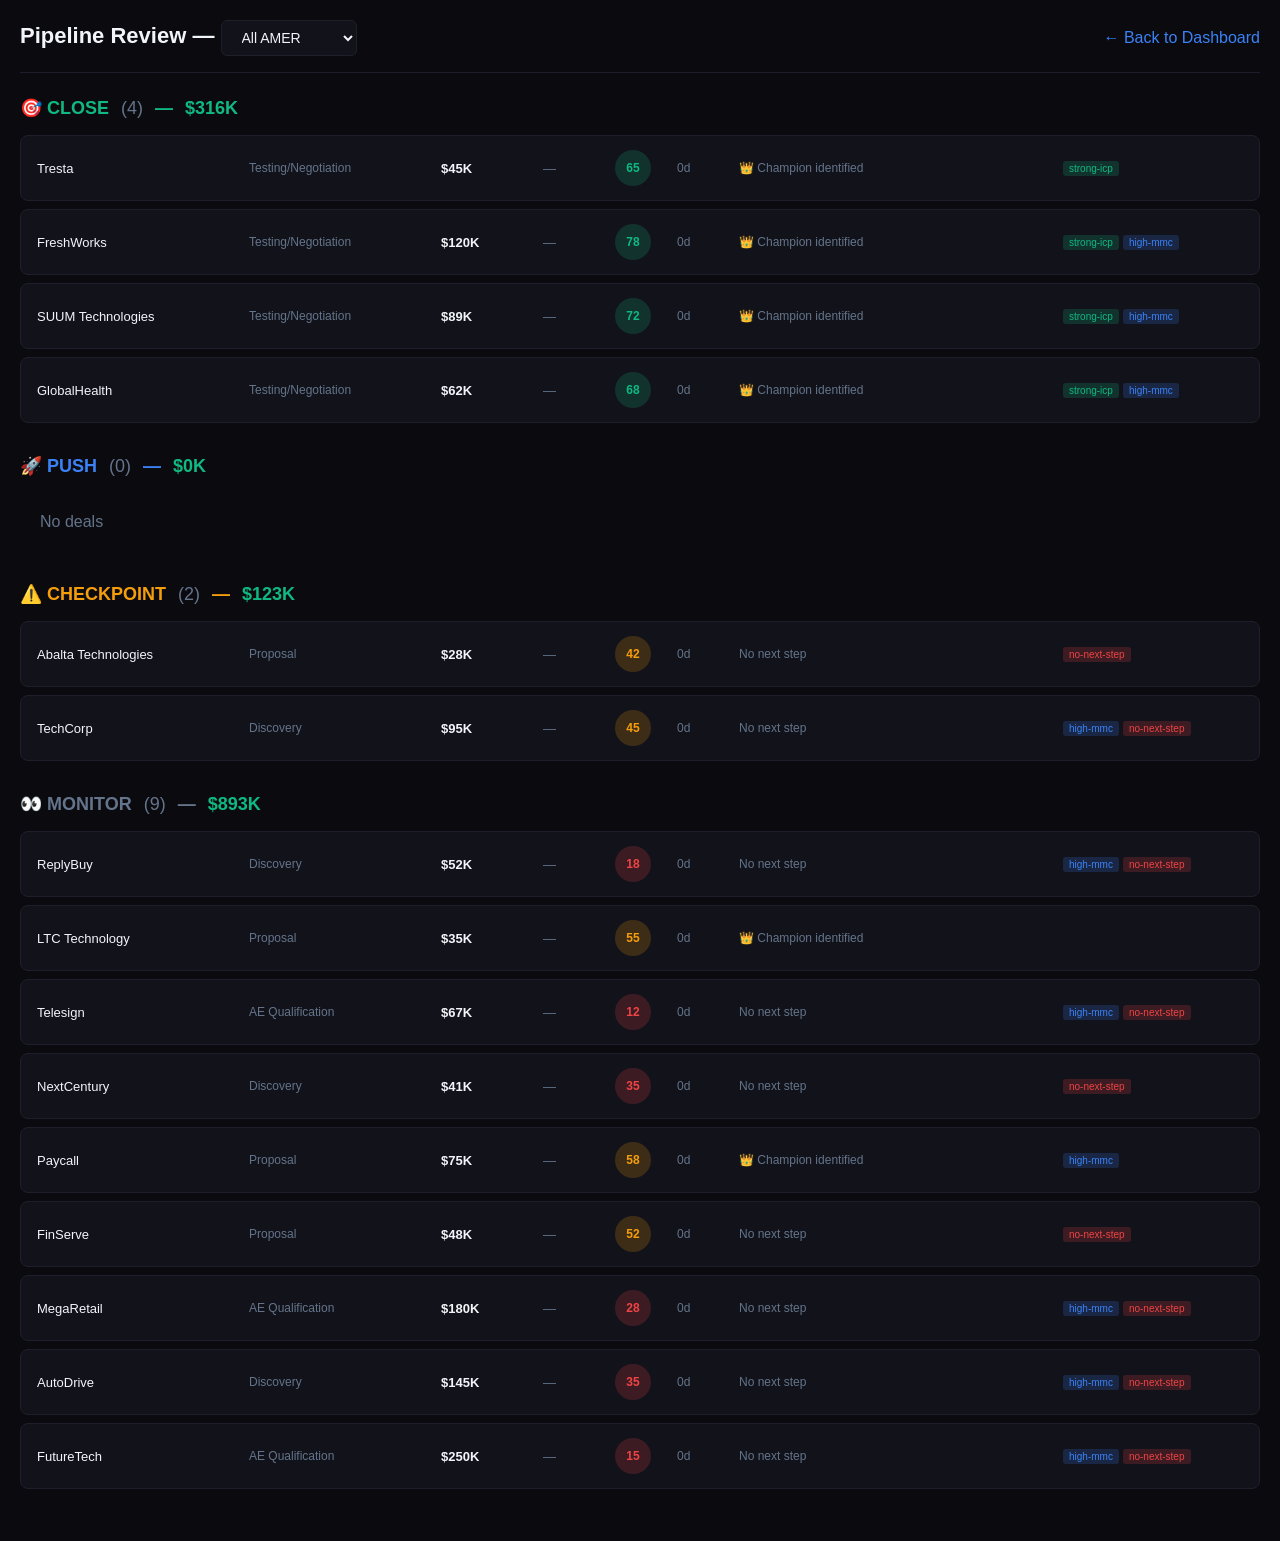
==== static/pipeline-review.html @ 0cddcf53 "Add Pipeline Review page" ====
<!DOCTYPE html>
<html lang="en">
<head>
    <meta charset="UTF-8">
    <meta name="viewport" content="width=device-width, initial-scale=1.0">
    <title>Pipeline Review — AMER</title>
    <style>
        :root { --bg:#0a0a0f; --card:#12131a; --border:#1e1f2a; --text:#f1f5f9; --muted:#64748b; --green:#10b981; --yellow:#f59e0b; --red:#ef4444; --blue:#3b82f6; }
        * { margin:0; padding:0; box-sizing:border-box; }
        body { font-family:-apple-system,BlinkMacSystemFont,'Segoe UI',Roboto,sans-serif; background:var(--bg); color:var(--text); padding:20px; }
        .header { display:flex; justify-content:space-between; align-items:center; margin-bottom:24px; padding-bottom:16px; border-bottom:1px solid var(--border); }
        .header h1 { font-size:22px; }
        .header a { color:var(--blue); text-decoration:none; }
        .team-select { background:var(--card); border:1px solid var(--border); color:var(--text); padding:8px 16px; border-radius:6px; font-size:14px; }
        .section { margin-bottom:32px; }
        .section-header { display:flex; align-items:center; gap:12px; margin-bottom:16px; font-size:18px; font-weight:600; }
        .section-header .count { color:var(--muted); font-weight:400; }
        .section-header .value { color:var(--green); }
        .deals { display:flex; flex-direction:column; gap:8px; }
        .deal { display:grid; grid-template-columns:200px 180px 90px 60px 50px 50px 1fr 180px; gap:12px; align-items:center; background:var(--card); padding:14px 16px; border-radius:8px; border:1px solid var(--border); font-size:13px; }
        .deal:hover { border-color:var(--blue); }
        .deal-name { font-weight:500; }
        .deal-stage { color:var(--muted); font-size:12px; }
        .deal-mrr { font-weight:600; }
        .deal-upside { color:var(--muted); }
        .deal-score { width:36px; height:36px; border-radius:50%; display:flex; align-items:center; justify-content:center; font-weight:600; font-size:12px; }
        .score-high { background:#10b98130; color:var(--green); }
        .score-med { background:#f59e0b30; color:var(--yellow); }
        .score-low { background:#ef444430; color:var(--red); }
        .deal-days { color:var(--muted); font-size:12px; }
        .deal-next { color:var(--muted); font-size:12px; overflow:hidden; text-overflow:ellipsis; white-space:nowrap; }
        .tags { display:flex; flex-wrap:wrap; gap:4px; }
        .tag { padding:2px 6px; border-radius:3px; font-size:10px; }
        .tag-stale { background:#ef444430; color:var(--red); }
        .tag-stalled { background:#f59e0b30; color:var(--yellow); }
        .tag-strong-icp { background:#10b98130; color:var(--green); }
        .tag-high-mmc { background:#3b82f630; color:var(--blue); }
        .tag-no-next-step { background:#ef444430; color:var(--red); }
        .close-section .section-header { color:#10b981; }
        .push-section .section-header { color:#3b82f6; }
        .checkpoint-section .section-header { color:#f59e0b; }
        .monitor-section .section-header { color:#64748b; }
    </style>
</head>
<body>
    <div class="header">
        <h1>Pipeline Review — <select class="team-select" id="team-select" onchange="loadTeam()">
            <option value="all">All AMER</option>
            <option value="zulu">Team Zulu</option>
            <option value="foxtrot">Team Foxtrot</option>
            <option value="alpha">Team Alpha</option>
        </select></h1>
        <a href="/">← Back to Dashboard</a>
    </div>

    <section class="section close-section">
        <div class="section-header">🎯 CLOSE <span class="count" id="close-count">(0)</span> — <span class="value" id="close-value">$0</span></div>
        <div class="deals" id="close-deals"></div>
    </section>

    <section class="section push-section">
        <div class="section-header">🚀 PUSH <span class="count" id="push-count">(0)</span> — <span class="value" id="push-value">$0</span></div>
        <div class="deals" id="push-deals"></div>
    </section>

    <section class="section checkpoint-section">
        <div class="section-header">⚠️ CHECKPOINT <span class="count" id="checkpoint-count">(0)</span> — <span class="value" id="checkpoint-value">$0</span></div>
        <div class="deals" id="checkpoint-deals"></div>
    </section>

    <section class="section monitor-section">
        <div class="section-header">👀 MONITOR <span class="count" id="monitor-count">(0)</span> — <span class="value" id="monitor-value">$0</span></div>
        <div class="deals" id="monitor-deals"></div>
    </section>

    <script>
        let data = null;
        
        async function load() {
            const res = await fetch('data.json');
            data = await res.json();
            render();
        }

        function categorizeDeal(d) {
            // CLOSE: Stage 3+ and score >= 50
            if (d.stage && d.stage.includes('Testing') && d.meddic_score >= 50) return 'close';
            // PUSH: Stage 1-2 and score >= 60
            if (d.meddic_score >= 60) return 'push';
            // CHECKPOINT: Stale (>180 days) or low score
            const days = Math.floor((Date.now() - new Date(d.close_date).getTime()) / 86400000);
            if (d.meddic_score < 50 && d.meddic_score >= 40) return 'checkpoint';
            // MONITOR: Everything else
            return 'monitor';
        }

        function getTags(d) {
            const tags = [];
            const days = getDaysInPipeline(d);
            if (days > 180) tags.push('stale');
            if (d.meddic_score >= 60) tags.push('strong-icp');
            if (d.amount >= 50000) tags.push('high-mmc');
            if (!d.has_champion) tags.push('no-next-step');
            return tags;
        }

        function getDaysInPipeline(d) {
            if (!d.created_date) return 0;
            return Math.floor((Date.now() - new Date(d.created_date).getTime()) / 86400000);
        }

        function getScoreClass(s) {
            if (s >= 60) return 'score-high';
            if (s >= 40) return 'score-med';
            return 'score-low';
        }

        function fmt(n) { return '$' + (n/1000).toFixed(0) + 'K'; }

        function renderDeal(d) {
            const tags = getTags(d);
            const days = getDaysInPipeline(d);
            return `
                <div class="deal">
                    <div class="deal-name">${d.name.split(':')[0]}</div>
                    <div class="deal-stage">${d.stage}</div>
                    <div class="deal-mrr">${fmt(d.amount)}</div>
                    <div class="deal-upside">—</div>
                    <div class="deal-score ${getScoreClass(d.meddic_score)}">${Math.round(d.meddic_score)}</div>
                    <div class="deal-days">${days}d</div>
                    <div class="deal-next">${d.has_champion ? '👑 Champion identified' : 'No next step'}</div>
                    <div class="tags">${tags.map(t => `<span class="tag tag-${t}">${t}</span>`).join('')}</div>
                </div>
            `;
        }

        function render() {
            const team = document.getElementById('team-select').value;
            let deals = [];
            Object.values(data.priority_queues).forEach(q => deals.push(...q.deals));
            
            if (team !== 'all') {
                deals = deals.filter(d => d.team.toLowerCase() === team);
            }

            const close = deals.filter(d => categorizeDeal(d) === 'close');
            const push = deals.filter(d => categorizeDeal(d) === 'push');
            const checkpoint = deals.filter(d => categorizeDeal(d) === 'checkpoint');
            const monitor = deals.filter(d => categorizeDeal(d) === 'monitor');

            const sum = arr => arr.reduce((a, d) => a + (d.amount || 0), 0);

            document.getElementById('close-count').textContent = `(${close.length})`;
            document.getElementById('close-value').textContent = fmt(sum(close));
            document.getElementById('close-deals').innerHTML = close.map(renderDeal).join('') || '<div style="color:#64748b;padding:20px">No deals</div>';

            document.getElementById('push-count').textContent = `(${push.length})`;
            document.getElementById('push-value').textContent = fmt(sum(push));
            document.getElementById('push-deals').innerHTML = push.map(renderDeal).join('') || '<div style="color:#64748b;padding:20px">No deals</div>';

            document.getElementById('checkpoint-count').textContent = `(${checkpoint.length})`;
            document.getElementById('checkpoint-value').textContent = fmt(sum(checkpoint));
            document.getElementById('checkpoint-deals').innerHTML = checkpoint.map(renderDeal).join('') || '<div style="color:#64748b;padding:20px">No deals</div>';

            document.getElementById('monitor-count').textContent = `(${monitor.length})`;
            document.getElementById('monitor-value').textContent = fmt(sum(monitor));
            document.getElementById('monitor-deals').innerHTML = monitor.map(renderDeal).join('') || '<div style="color:#64748b;padding:20px">No deals</div>';
        }

        function loadTeam() { render(); }
        load();
    </script>
</body>
</html>
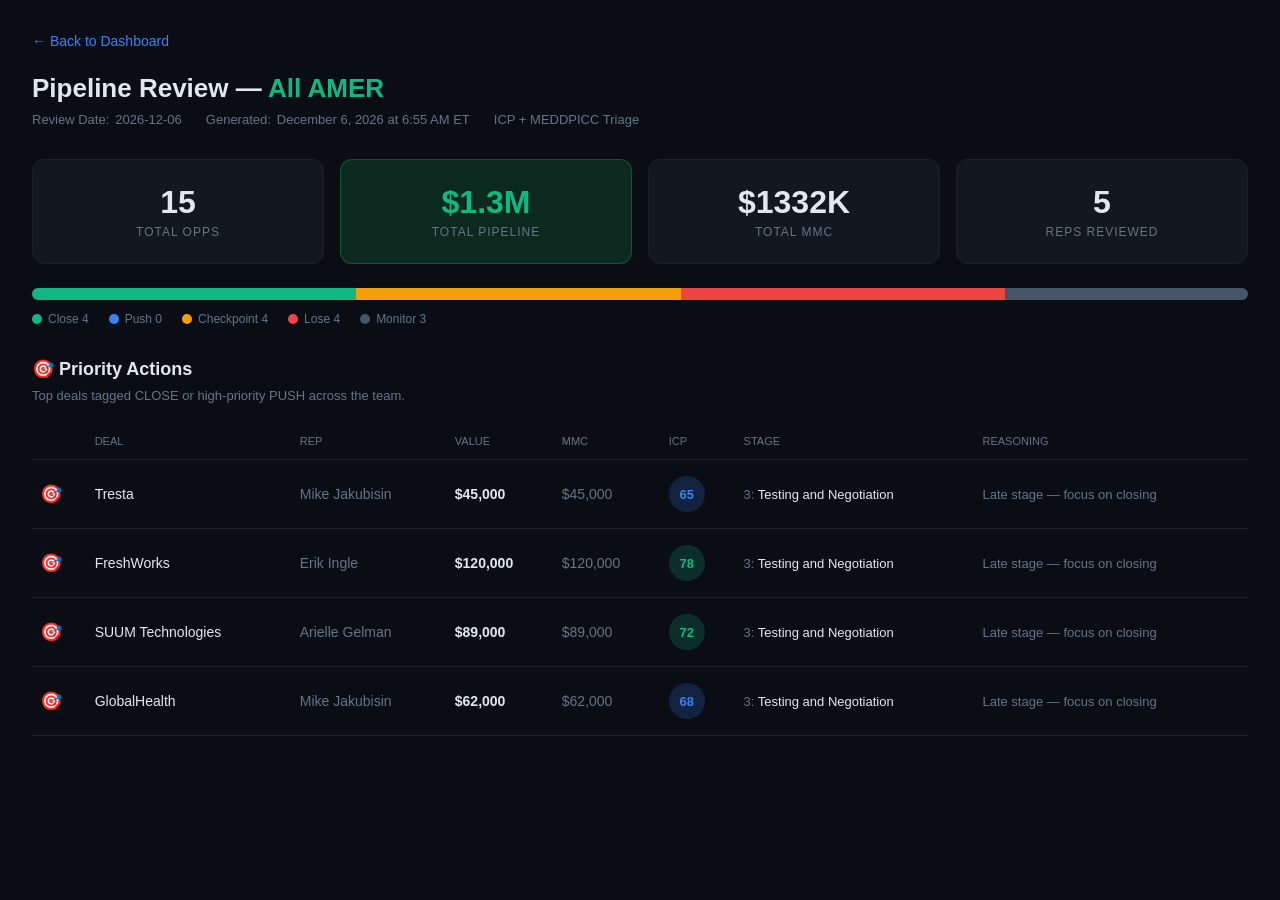
==== commit d0ac11b8: "Redesign Pipeline Review to match DoberHound" ====
--- a/static/pipeline-review.html
+++ b/static/pipeline-review.html
@@ -5,169 +5,219 @@
     <meta name="viewport" content="width=device-width, initial-scale=1.0">
     <title>Pipeline Review — AMER</title>
     <style>
-        :root { --bg:#0a0a0f; --card:#12131a; --border:#1e1f2a; --text:#f1f5f9; --muted:#64748b; --green:#10b981; --yellow:#f59e0b; --red:#ef4444; --blue:#3b82f6; }
+        :root { --bg:#0a0e14; --card:#111820; --card-hl:#0c2920; --border:#1a2030; --text:#e2e8f0; --muted:#64748b; --green:#10b981; --blue:#3b82f6; --yellow:#f59e0b; --red:#ef4444; --gray:#475569; }
         * { margin:0; padding:0; box-sizing:border-box; }
-        body { font-family:-apple-system,BlinkMacSystemFont,'Segoe UI',Roboto,sans-serif; background:var(--bg); color:var(--text); padding:20px; }
-        .header { display:flex; justify-content:space-between; align-items:center; margin-bottom:24px; padding-bottom:16px; border-bottom:1px solid var(--border); }
-        .header h1 { font-size:22px; }
-        .header a { color:var(--blue); text-decoration:none; }
-        .team-select { background:var(--card); border:1px solid var(--border); color:var(--text); padding:8px 16px; border-radius:6px; font-size:14px; }
-        .section { margin-bottom:32px; }
-        .section-header { display:flex; align-items:center; gap:12px; margin-bottom:16px; font-size:18px; font-weight:600; }
-        .section-header .count { color:var(--muted); font-weight:400; }
-        .section-header .value { color:var(--green); }
-        .deals { display:flex; flex-direction:column; gap:8px; }
-        .deal { display:grid; grid-template-columns:200px 180px 90px 60px 50px 50px 1fr 180px; gap:12px; align-items:center; background:var(--card); padding:14px 16px; border-radius:8px; border:1px solid var(--border); font-size:13px; }
-        .deal:hover { border-color:var(--blue); }
+        body { font-family:-apple-system,BlinkMacSystemFont,'Segoe UI',Roboto,sans-serif; background:var(--bg); color:var(--text); min-height:100vh; }
+        .container { max-width:1400px; margin:0 auto; padding:32px; }
+        
+        .header h1 { font-size:26px; font-weight:600; margin-bottom:8px; }
+        .header h1 span { color:var(--green); }
+        .meta { display:flex; gap:24px; color:var(--muted); font-size:13px; margin-bottom:32px; }
+        .meta span { display:flex; align-items:center; gap:6px; }
+        
+        .metrics { display:grid; grid-template-columns:repeat(4,1fr); gap:16px; margin-bottom:24px; }
+        .metric { background:var(--card); border:1px solid var(--border); border-radius:12px; padding:24px; text-align:center; }
+        .metric.highlight { background:var(--card-hl); border-color:#10b98150; }
+        .metric-value { font-size:32px; font-weight:700; margin-bottom:4px; }
+        .metric.highlight .metric-value { color:var(--green); }
+        .metric-label { font-size:12px; color:var(--muted); text-transform:uppercase; letter-spacing:1px; }
+        
+        .progress-bar { display:flex; height:12px; border-radius:6px; overflow:hidden; margin-bottom:12px; }
+        .progress-bar div { height:100%; }
+        .progress-close { background:var(--green); }
+        .progress-push { background:var(--blue); }
+        .progress-checkpoint { background:var(--yellow); }
+        .progress-lose { background:var(--red); }
+        .progress-monitor { background:var(--gray); }
+        
+        .legend { display:flex; gap:20px; font-size:12px; color:var(--muted); margin-bottom:32px; }
+        .legend span { display:flex; align-items:center; gap:6px; }
+        .legend-dot { width:10px; height:10px; border-radius:50%; }
+        
+        .section-header { display:flex; align-items:center; gap:8px; font-size:18px; font-weight:600; margin-bottom:8px; }
+        .section-sub { color:var(--muted); font-size:13px; margin-bottom:20px; }
+        
+        table { width:100%; border-collapse:collapse; }
+        th { text-align:left; font-size:11px; text-transform:uppercase; color:var(--muted); padding:12px 8px; border-bottom:1px solid var(--border); font-weight:500; }
+        td { padding:16px 8px; border-bottom:1px solid var(--border); font-size:14px; vertical-align:middle; }
+        tr:hover { background:#ffffff05; }
+        
+        .deal-icon { font-size:18px; }
         .deal-name { font-weight:500; }
-        .deal-stage { color:var(--muted); font-size:12px; }
-        .deal-mrr { font-weight:600; }
-        .deal-upside { color:var(--muted); }
-        .deal-score { width:36px; height:36px; border-radius:50%; display:flex; align-items:center; justify-content:center; font-weight:600; font-size:12px; }
-        .score-high { background:#10b98130; color:var(--green); }
-        .score-med { background:#f59e0b30; color:var(--yellow); }
-        .score-low { background:#ef444430; color:var(--red); }
-        .deal-days { color:var(--muted); font-size:12px; }
-        .deal-next { color:var(--muted); font-size:12px; overflow:hidden; text-overflow:ellipsis; white-space:nowrap; }
-        .tags { display:flex; flex-wrap:wrap; gap:4px; }
-        .tag { padding:2px 6px; border-radius:3px; font-size:10px; }
-        .tag-stale { background:#ef444430; color:var(--red); }
-        .tag-stalled { background:#f59e0b30; color:var(--yellow); }
-        .tag-strong-icp { background:#10b98130; color:var(--green); }
-        .tag-high-mmc { background:#3b82f630; color:var(--blue); }
-        .tag-no-next-step { background:#ef444430; color:var(--red); }
-        .close-section .section-header { color:#10b981; }
-        .push-section .section-header { color:#3b82f6; }
-        .checkpoint-section .section-header { color:#f59e0b; }
-        .monitor-section .section-header { color:#64748b; }
+        .rep-name { color:var(--muted); }
+        .value { font-weight:600; }
+        .mmc { color:var(--muted); }
+        
+        .icp-score { width:36px; height:36px; border-radius:50%; display:flex; align-items:center; justify-content:center; font-weight:600; font-size:13px; }
+        .icp-high { background:#10b98130; color:var(--green); }
+        .icp-med { background:#3b82f630; color:var(--blue); }
+        .icp-low { background:#f59e0b30; color:var(--yellow); }
+        .icp-poor { background:#ef444430; color:var(--red); }
+        
+        .stage { font-size:13px; }
+        .stage-num { color:var(--muted); }
+        .reasoning { color:var(--muted); font-size:13px; max-width:300px; }
+        
+        .back-link { display:inline-block; margin-bottom:24px; color:var(--blue); text-decoration:none; font-size:14px; }
     </style>
 </head>
 <body>
-    <div class="header">
-        <h1>Pipeline Review — <select class="team-select" id="team-select" onchange="loadTeam()">
-            <option value="all">All AMER</option>
-            <option value="zulu">Team Zulu</option>
-            <option value="foxtrot">Team Foxtrot</option>
-            <option value="alpha">Team Alpha</option>
-        </select></h1>
-        <a href="/">← Back to Dashboard</a>
+    <div class="container">
+        <a href="/" class="back-link">← Back to Dashboard</a>
+        
+        <div class="header">
+            <h1>Pipeline Review — <span id="team-name">All AMER</span></h1>
+            <div class="meta">
+                <span>Review Date: <span id="review-date">2026-03-05</span></span>
+                <span>Generated: <span id="gen-time"></span></span>
+                <span>ICP + MEDDPICC Triage</span>
+            </div>
+        </div>
+
+        <div class="metrics">
+            <div class="metric">
+                <div class="metric-value" id="total-opps">0</div>
+                <div class="metric-label">Total Opps</div>
+            </div>
+            <div class="metric highlight">
+                <div class="metric-value" id="total-pipeline">$0</div>
+                <div class="metric-label">Total Pipeline</div>
+            </div>
+            <div class="metric">
+                <div class="metric-value" id="total-mmc">$0</div>
+                <div class="metric-label">Total MMC</div>
+            </div>
+            <div class="metric">
+                <div class="metric-value" id="reps-count">0</div>
+                <div class="metric-label">Reps Reviewed</div>
+            </div>
+        </div>
+
+        <div class="progress-bar" id="progress-bar"></div>
+        <div class="legend" id="legend"></div>
+
+        <div class="section-header">🎯 Priority Actions</div>
+        <div class="section-sub">Top deals tagged CLOSE or high-priority PUSH across the team.</div>
+
+        <table>
+            <thead>
+                <tr>
+                    <th></th>
+                    <th>Deal</th>
+                    <th>Rep</th>
+                    <th>Value</th>
+                    <th>MMC</th>
+                    <th>ICP</th>
+                    <th>Stage</th>
+                    <th>Reasoning</th>
+                </tr>
+            </thead>
+            <tbody id="deals-table"></tbody>
+        </table>
     </div>
 
-    <section class="section close-section">
-        <div class="section-header">🎯 CLOSE <span class="count" id="close-count">(0)</span> — <span class="value" id="close-value">$0</span></div>
-        <div class="deals" id="close-deals"></div>
-    </section>
-
-    <section class="section push-section">
-        <div class="section-header">🚀 PUSH <span class="count" id="push-count">(0)</span> — <span class="value" id="push-value">$0</span></div>
-        <div class="deals" id="push-deals"></div>
-    </section>
-
-    <section class="section checkpoint-section">
-        <div class="section-header">⚠️ CHECKPOINT <span class="count" id="checkpoint-count">(0)</span> — <span class="value" id="checkpoint-value">$0</span></div>
-        <div class="deals" id="checkpoint-deals"></div>
-    </section>
-
-    <section class="section monitor-section">
-        <div class="section-header">👀 MONITOR <span class="count" id="monitor-count">(0)</span> — <span class="value" id="monitor-value">$0</span></div>
-        <div class="deals" id="monitor-deals"></div>
-    </section>
-
     <script>
-        let data = null;
-        
         async function load() {
             const res = await fetch('data.json');
-            data = await res.json();
-            render();
-        }
-
-        function categorizeDeal(d) {
-            // CLOSE: Stage 3+ and score >= 50
-            if (d.stage && d.stage.includes('Testing') && d.meddic_score >= 50) return 'close';
-            // PUSH: Stage 1-2 and score >= 60
-            if (d.meddic_score >= 60) return 'push';
-            // CHECKPOINT: Stale (>180 days) or low score
-            const days = Math.floor((Date.now() - new Date(d.close_date).getTime()) / 86400000);
-            if (d.meddic_score < 50 && d.meddic_score >= 40) return 'checkpoint';
-            // MONITOR: Everything else
-            return 'monitor';
-        }
-
-        function getTags(d) {
-            const tags = [];
-            const days = getDaysInPipeline(d);
-            if (days > 180) tags.push('stale');
-            if (d.meddic_score >= 60) tags.push('strong-icp');
-            if (d.amount >= 50000) tags.push('high-mmc');
-            if (!d.has_champion) tags.push('no-next-step');
-            return tags;
-        }
-
-        function getDaysInPipeline(d) {
-            if (!d.created_date) return 0;
-            return Math.floor((Date.now() - new Date(d.created_date).getTime()) / 86400000);
-        }
-
-        function getScoreClass(s) {
-            if (s >= 60) return 'score-high';
-            if (s >= 40) return 'score-med';
-            return 'score-low';
-        }
-
-        function fmt(n) { return '$' + (n/1000).toFixed(0) + 'K'; }
-
-        function renderDeal(d) {
-            const tags = getTags(d);
-            const days = getDaysInPipeline(d);
-            return `
-                <div class="deal">
-                    <div class="deal-name">${d.name.split(':')[0]}</div>
-                    <div class="deal-stage">${d.stage}</div>
-                    <div class="deal-mrr">${fmt(d.amount)}</div>
-                    <div class="deal-upside">—</div>
-                    <div class="deal-score ${getScoreClass(d.meddic_score)}">${Math.round(d.meddic_score)}</div>
-                    <div class="deal-days">${days}d</div>
-                    <div class="deal-next">${d.has_champion ? '👑 Champion identified' : 'No next step'}</div>
-                    <div class="tags">${tags.map(t => `<span class="tag tag-${t}">${t}</span>`).join('')}</div>
-                </div>
-            `;
-        }
-
-        function render() {
-            const team = document.getElementById('team-select').value;
+            const data = await res.json();
+            render(data);
+        }
+
+        function render(data) {
+            const now = new Date();
+            document.getElementById('review-date').textContent = now.toISOString().split('T')[0];
+            document.getElementById('gen-time').textContent = now.toLocaleString('en-US', {month:'long',day:'numeric',year:'numeric',hour:'numeric',minute:'2-digit',hour12:true}) + ' ET';
+
             let deals = [];
             Object.values(data.priority_queues).forEach(q => deals.push(...q.deals));
-            
-            if (team !== 'all') {
-                deals = deals.filter(d => d.team.toLowerCase() === team);
-            }
-
-            const close = deals.filter(d => categorizeDeal(d) === 'close');
-            const push = deals.filter(d => categorizeDeal(d) === 'push');
-            const checkpoint = deals.filter(d => categorizeDeal(d) === 'checkpoint');
-            const monitor = deals.filter(d => categorizeDeal(d) === 'monitor');
-
-            const sum = arr => arr.reduce((a, d) => a + (d.amount || 0), 0);
-
-            document.getElementById('close-count').textContent = `(${close.length})`;
-            document.getElementById('close-value').textContent = fmt(sum(close));
-            document.getElementById('close-deals').innerHTML = close.map(renderDeal).join('') || '<div style="color:#64748b;padding:20px">No deals</div>';
-
-            document.getElementById('push-count').textContent = `(${push.length})`;
-            document.getElementById('push-value').textContent = fmt(sum(push));
-            document.getElementById('push-deals').innerHTML = push.map(renderDeal).join('') || '<div style="color:#64748b;padding:20px">No deals</div>';
-
-            document.getElementById('checkpoint-count').textContent = `(${checkpoint.length})`;
-            document.getElementById('checkpoint-value').textContent = fmt(sum(checkpoint));
-            document.getElementById('checkpoint-deals').innerHTML = checkpoint.map(renderDeal).join('') || '<div style="color:#64748b;padding:20px">No deals</div>';
-
-            document.getElementById('monitor-count').textContent = `(${monitor.length})`;
-            document.getElementById('monitor-value').textContent = fmt(sum(monitor));
-            document.getElementById('monitor-deals').innerHTML = monitor.map(renderDeal).join('') || '<div style="color:#64748b;padding:20px">No deals</div>';
-        }
-
-        function loadTeam() { render(); }
+
+            const total = deals.length;
+            const pipeline = deals.reduce((a,d) => a + (d.amount||0), 0);
+            const reps = [...new Set(deals.map(d => d.owner))].length;
+
+            document.getElementById('total-opps').textContent = total;
+            document.getElementById('total-pipeline').textContent = '$' + (pipeline/1000000).toFixed(1) + 'M';
+            document.getElementById('total-mmc').textContent = '$' + (pipeline/1000).toFixed(0) + 'K';
+            document.getElementById('reps-count').textContent = reps;
+
+            // Categorize
+            const cats = {close:[], push:[], checkpoint:[], lose:[], monitor:[]};
+            deals.forEach(d => {
+                const cat = categorize(d);
+                cats[cat].push(d);
+            });
+
+            // Progress bar
+            const pct = cat => (cats[cat].length / total * 100).toFixed(1);
+            document.getElementById('progress-bar').innerHTML = `
+                <div class="progress-close" style="width:${pct('close')}%"></div>
+                <div class="progress-push" style="width:${pct('push')}%"></div>
+                <div class="progress-checkpoint" style="width:${pct('checkpoint')}%"></div>
+                <div class="progress-lose" style="width:${pct('lose')}%"></div>
+                <div class="progress-monitor" style="width:${pct('monitor')}%"></div>
+            `;
+            document.getElementById('legend').innerHTML = `
+                <span><div class="legend-dot" style="background:var(--green)"></div>Close ${cats.close.length}</span>
+                <span><div class="legend-dot" style="background:var(--blue)"></div>Push ${cats.push.length}</span>
+                <span><div class="legend-dot" style="background:var(--yellow)"></div>Checkpoint ${cats.checkpoint.length}</span>
+                <span><div class="legend-dot" style="background:var(--red)"></div>Lose ${cats.lose.length}</span>
+                <span><div class="legend-dot" style="background:var(--gray)"></div>Monitor ${cats.monitor.length}</span>
+            `;
+
+            // Priority table - top deals from close + push
+            const priority = [...cats.close, ...cats.push].slice(0, 15);
+            document.getElementById('deals-table').innerHTML = priority.map(d => {
+                const icon = cats.close.includes(d) ? '🎯' : '🚀';
+                const icpClass = d.meddic_score >= 70 ? 'icp-high' : d.meddic_score >= 50 ? 'icp-med' : d.meddic_score >= 35 ? 'icp-low' : 'icp-poor';
+                const reasoning = getReasoning(d);
+                return `<tr>
+                    <td class="deal-icon">${icon}</td>
+                    <td class="deal-name">${d.name.split(':')[0]}</td>
+                    <td class="rep-name">${d.owner || '-'}</td>
+                    <td class="value">$${(d.amount/1000).toFixed(0)},000</td>
+                    <td class="mmc">${d.has_champion ? '$'+(d.amount/1000).toFixed(0)+',000' : '—'}</td>
+                    <td><div class="icp-score ${icpClass}">${Math.round(d.meddic_score)}</div></td>
+                    <td class="stage"><span class="stage-num">${getStageNum(d.stage)}:</span> ${getStageShort(d.stage)}</td>
+                    <td class="reasoning">${reasoning}</td>
+                </tr>`;
+            }).join('');
+        }
+
+        function categorize(d) {
+            if (d.stage?.includes('Testing') && d.meddic_score >= 50) return 'close';
+            if (d.meddic_score >= 60) return 'push';
+            if (d.meddic_score < 30) return 'lose';
+            if (d.meddic_score < 50) return 'checkpoint';
+            return 'monitor';
+        }
+
+        function getStageNum(s) {
+            if (!s) return '0';
+            if (s.includes('Qualification')) return '0';
+            if (s.includes('Discovery')) return '1';
+            if (s.includes('Proposal')) return '2';
+            if (s.includes('Testing')) return '3';
+            if (s.includes('Ramp')) return '4';
+            return '0';
+        }
+
+        function getStageShort(s) {
+            if (!s) return 'Unknown';
+            if (s.includes('Testing')) return 'Testing and Negotiation';
+            if (s.includes('Proposal')) return 'Proposal and Quoting';
+            if (s.includes('Discovery')) return 'Discovery & Scoping';
+            if (s.includes('Qualification')) return 'AE Qualification';
+            return s;
+        }
+
+        function getReasoning(d) {
+            if (d.stage?.includes('Testing') && d.meddic_score >= 60) return 'Late stage — focus on closing';
+            if (d.meddic_score >= 70) return `ICP score ${Math.round(d.meddic_score)}/100 — strong fit, worth investing time`;
+            if (d.has_champion) return `$${(d.amount/1000).toFixed(0)}K MMC — high quota impact if closed`;
+            if (d.meddic_score < 40) return 'Stalled indicator — needs attention';
+            return 'Review next steps';
+        }
+
         load();
     </script>
 </body>
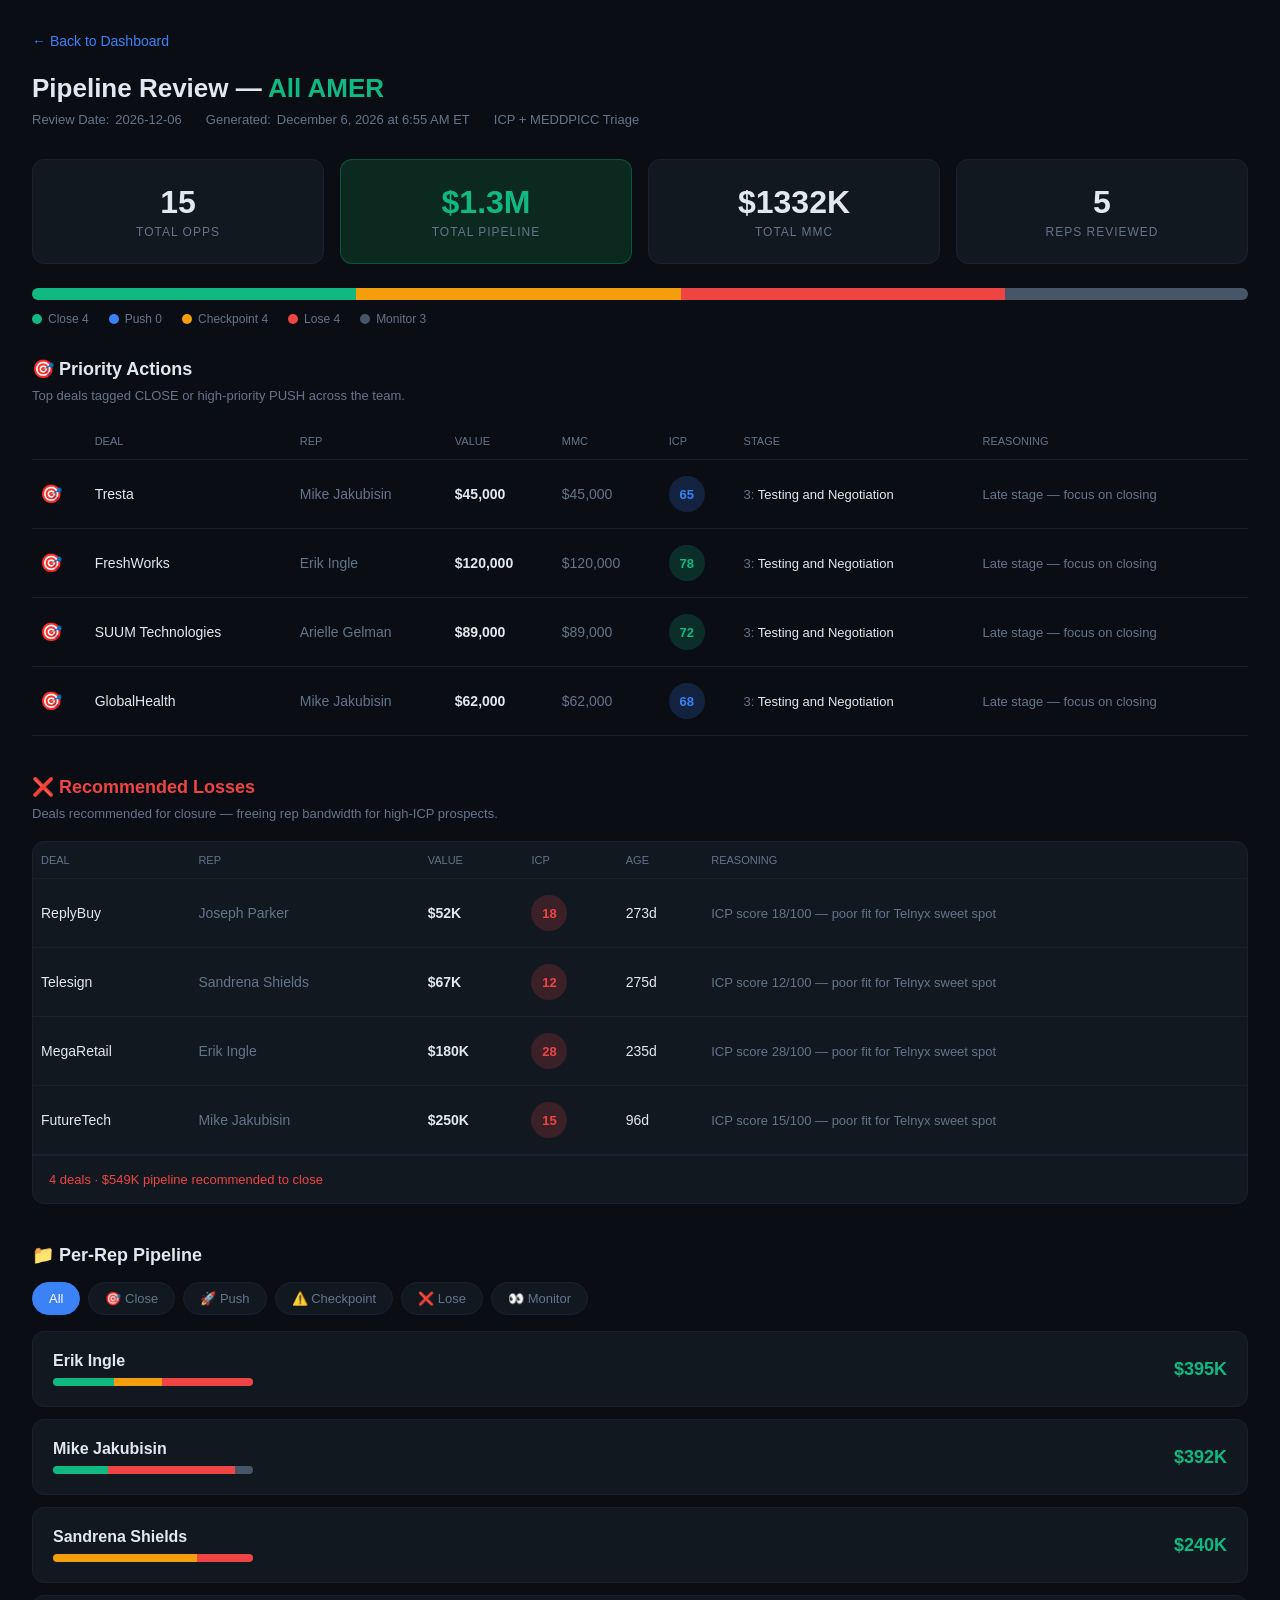
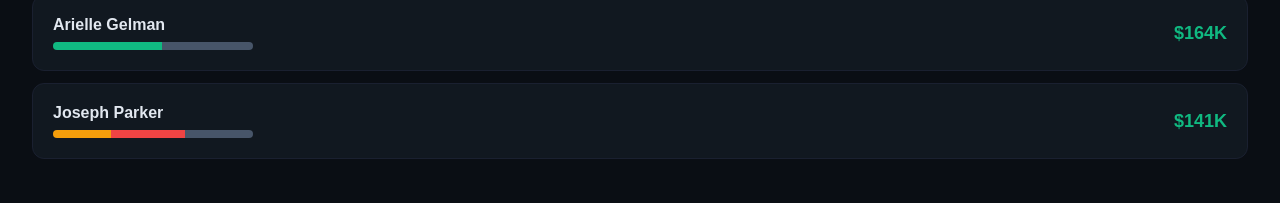
==== commit b3fd6326: "Add Recommended Losses and Per-Rep Pipeline sections" ====
--- a/static/pipeline-review.html
+++ b/static/pipeline-review.html
@@ -114,7 +114,44 @@
             </thead>
             <tbody id="deals-table"></tbody>
         </table>
+
+        <!-- Recommended Losses -->
+        <div style="margin-top:40px">
+            <div class="section-header" style="color:var(--red)">❌ Recommended Losses</div>
+            <div class="section-sub">Deals recommended for closure — freeing rep bandwidth for high-ICP prospects.</div>
+            <div style="background:var(--card);border:1px solid var(--border);border-radius:12px;overflow:hidden">
+                <table>
+                    <thead><tr><th>Deal</th><th>Rep</th><th>Value</th><th>ICP</th><th>Age</th><th>Reasoning</th></tr></thead>
+                    <tbody id="losses-table"></tbody>
+                </table>
+                <div id="losses-summary" style="padding:16px;color:var(--red);font-size:13px;border-top:1px solid var(--border)"></div>
+            </div>
+        </div>
+
+        <!-- Per-Rep Pipeline -->
+        <div style="margin-top:40px">
+            <div class="section-header">📁 Per-Rep Pipeline</div>
+            <div style="display:flex;gap:8px;margin:16px 0" id="rep-filters">
+                <button class="filter-btn active" data-filter="all">All</button>
+                <button class="filter-btn" data-filter="close">🎯 Close</button>
+                <button class="filter-btn" data-filter="push">🚀 Push</button>
+                <button class="filter-btn" data-filter="checkpoint">⚠️ Checkpoint</button>
+                <button class="filter-btn" data-filter="lose">❌ Lose</button>
+                <button class="filter-btn" data-filter="monitor">👀 Monitor</button>
+            </div>
+            <div id="rep-cards"></div>
+        </div>
     </div>
+
+    <style>
+        .filter-btn { padding:8px 16px; border-radius:20px; border:1px solid var(--border); background:var(--card); color:var(--muted); font-size:13px; cursor:pointer; }
+        .filter-btn.active { background:var(--blue); color:white; border-color:var(--blue); }
+        .filter-btn:hover { border-color:var(--blue); }
+        .rep-card { background:var(--card); border:1px solid var(--border); border-radius:12px; padding:20px; margin-bottom:12px; display:flex; justify-content:space-between; align-items:center; }
+        .rep-name-big { font-size:16px; font-weight:600; }
+        .rep-bar { display:flex; height:8px; width:200px; border-radius:4px; overflow:hidden; margin-top:8px; }
+        .rep-pipeline { font-size:18px; font-weight:600; color:var(--green); }
+    </style>
 
     <script>
         async function load() {
@@ -181,6 +218,9 @@
                     <td class="reasoning">${reasoning}</td>
                 </tr>`;
             }).join('');
+
+            renderLosses(cats);
+            renderReps(deals, cats);
         }
 
         function categorize(d) {
@@ -218,6 +258,66 @@
             return 'Review next steps';
         }
 
+        // Render losses
+        function renderLosses(cats) {
+            const losses = cats.lose.slice(0, 10);
+            document.getElementById('losses-table').innerHTML = losses.map(d => {
+                const age = Math.floor((Date.now() - new Date(d.close_date || Date.now()).getTime()) / 86400000);
+                return `<tr>
+                    <td class="deal-name">${d.name.split(':')[0]}</td>
+                    <td class="rep-name">${d.owner || '-'}</td>
+                    <td class="value">$${(d.amount/1000).toFixed(0)}K</td>
+                    <td><div class="icp-score icp-poor">${Math.round(d.meddic_score)}</div></td>
+                    <td>${age}d</td>
+                    <td class="reasoning">ICP score ${Math.round(d.meddic_score)}/100 — poor fit for Telnyx sweet spot</td>
+                </tr>`;
+            }).join('');
+            const total = losses.reduce((a,d) => a + (d.amount||0), 0);
+            document.getElementById('losses-summary').textContent = `${losses.length} deals · $${(total/1000).toFixed(0)}K pipeline recommended to close`;
+        }
+
+        // Render per-rep
+        function renderReps(deals, cats, filter = 'all') {
+            const repData = {};
+            deals.forEach(d => {
+                if (!repData[d.owner]) repData[d.owner] = {close:0,push:0,checkpoint:0,lose:0,monitor:0,total:0};
+                const cat = categorize(d);
+                repData[d.owner][cat] += d.amount || 0;
+                repData[d.owner].total += d.amount || 0;
+            });
+            const reps = Object.entries(repData).sort((a,b) => b[1].total - a[1].total);
+            document.getElementById('rep-cards').innerHTML = reps.map(([name, data]) => {
+                const pcts = {
+                    close: data.total ? (data.close/data.total*100) : 0,
+                    push: data.total ? (data.push/data.total*100) : 0,
+                    checkpoint: data.total ? (data.checkpoint/data.total*100) : 0,
+                    lose: data.total ? (data.lose/data.total*100) : 0,
+                    monitor: data.total ? (data.monitor/data.total*100) : 0
+                };
+                return `<div class="rep-card">
+                    <div>
+                        <div class="rep-name-big">${name || 'Unassigned'}</div>
+                        <div class="rep-bar">
+                            <div style="width:${pcts.close}%;background:var(--green)"></div>
+                            <div style="width:${pcts.push}%;background:var(--blue)"></div>
+                            <div style="width:${pcts.checkpoint}%;background:var(--yellow)"></div>
+                            <div style="width:${pcts.lose}%;background:var(--red)"></div>
+                            <div style="width:${pcts.monitor}%;background:var(--gray)"></div>
+                        </div>
+                    </div>
+                    <div class="rep-pipeline">$${(data.total/1000).toFixed(0)}K</div>
+                </div>`;
+            }).join('');
+        }
+
+        // Filter buttons
+        document.getElementById('rep-filters').addEventListener('click', e => {
+            if (e.target.classList.contains('filter-btn')) {
+                document.querySelectorAll('.filter-btn').forEach(b => b.classList.remove('active'));
+                e.target.classList.add('active');
+            }
+        });
+
         load();
     </script>
 </body>
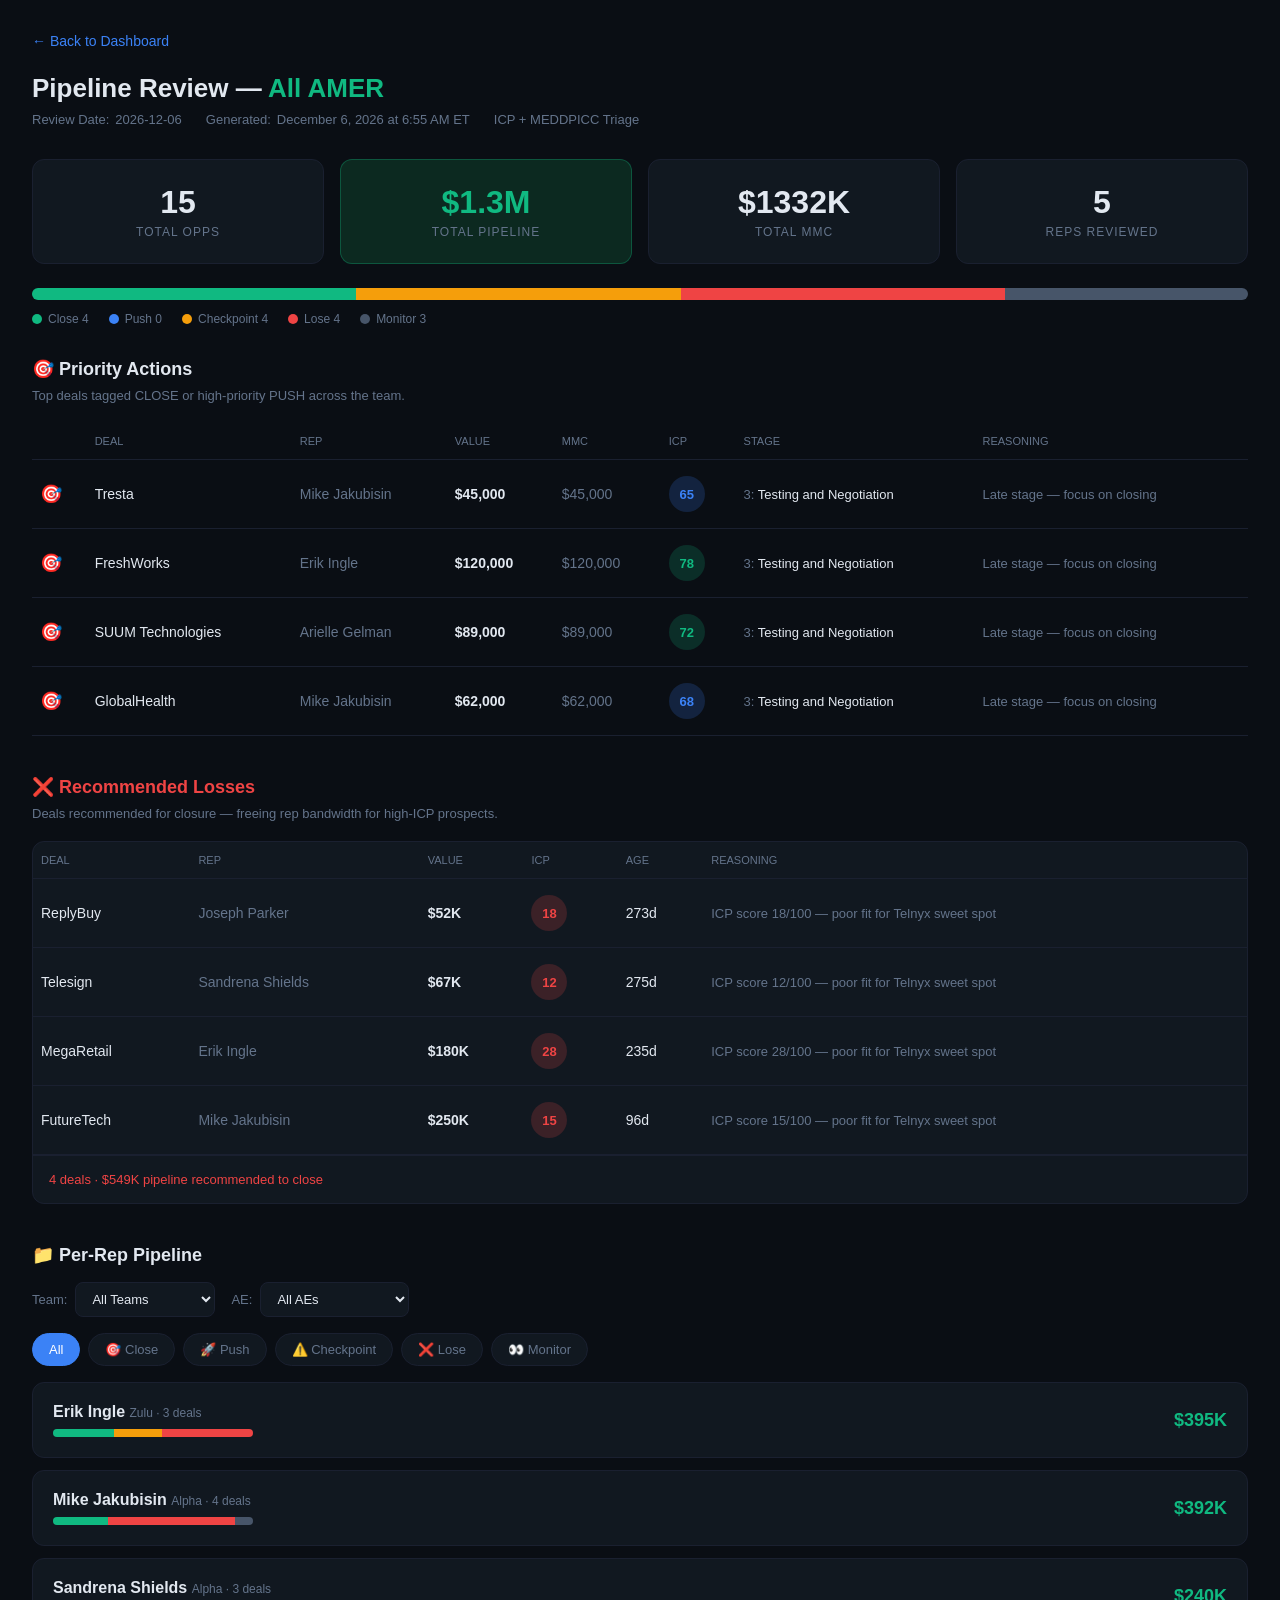
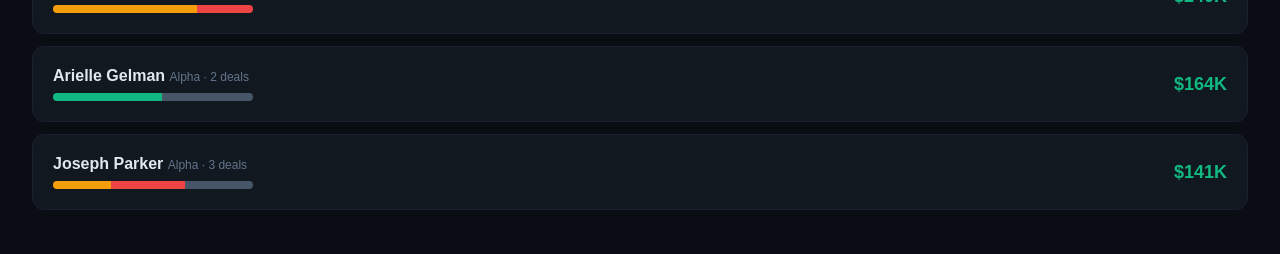
==== commit d9ed6fa8: "Pipeline Review: working filters (Team, AE, Category) + expandable rep cards" ====
--- a/static/pipeline-review.html
+++ b/static/pipeline-review.html
@@ -131,6 +131,30 @@
         <!-- Per-Rep Pipeline -->
         <div style="margin-top:40px">
             <div class="section-header">📁 Per-Rep Pipeline</div>
+            
+            <!-- Filter Row -->
+            <div style="display:flex;gap:16px;align-items:center;margin:16px 0;flex-wrap:wrap">
+                <!-- Team Filter -->
+                <div style="display:flex;align-items:center;gap:8px">
+                    <label style="color:var(--muted);font-size:13px">Team:</label>
+                    <select id="team-filter" class="filter-select">
+                        <option value="all">All Teams</option>
+                        <option value="Zulu">Zulu</option>
+                        <option value="Foxtrot">Foxtrot</option>
+                        <option value="Alpha">Alpha</option>
+                    </select>
+                </div>
+                
+                <!-- AE Filter -->
+                <div style="display:flex;align-items:center;gap:8px">
+                    <label style="color:var(--muted);font-size:13px">AE:</label>
+                    <select id="ae-filter" class="filter-select">
+                        <option value="all">All AEs</option>
+                    </select>
+                </div>
+            </div>
+            
+            <!-- Category Filter Buttons -->
             <div style="display:flex;gap:8px;margin:16px 0" id="rep-filters">
                 <button class="filter-btn active" data-filter="all">All</button>
                 <button class="filter-btn" data-filter="close">🎯 Close</button>
@@ -147,45 +171,152 @@
         .filter-btn { padding:8px 16px; border-radius:20px; border:1px solid var(--border); background:var(--card); color:var(--muted); font-size:13px; cursor:pointer; }
         .filter-btn.active { background:var(--blue); color:white; border-color:var(--blue); }
         .filter-btn:hover { border-color:var(--blue); }
-        .rep-card { background:var(--card); border:1px solid var(--border); border-radius:12px; padding:20px; margin-bottom:12px; display:flex; justify-content:space-between; align-items:center; }
+        .filter-select { padding:8px 12px; border-radius:8px; border:1px solid var(--border); background:var(--card); color:var(--text); font-size:13px; cursor:pointer; min-width:140px; }
+        .filter-select:focus { outline:none; border-color:var(--blue); }
+        .rep-card { background:var(--card); border:1px solid var(--border); border-radius:12px; padding:20px; margin-bottom:12px; display:flex; justify-content:space-between; align-items:center; cursor:pointer; transition:border-color 0.15s; }
+        .rep-card:hover { border-color:var(--blue); }
         .rep-name-big { font-size:16px; font-weight:600; }
         .rep-bar { display:flex; height:8px; width:200px; border-radius:4px; overflow:hidden; margin-top:8px; }
         .rep-pipeline { font-size:18px; font-weight:600; color:var(--green); }
     </style>
 
     <script>
+        // Global state
+        let allDeals = [];
+        let currentFilters = { team: 'all', ae: 'all', category: 'all' };
+
         async function load() {
             const res = await fetch('data.json');
             const data = await res.json();
-            render(data);
-        }
-
-        function render(data) {
+            
+            // Flatten all deals
+            allDeals = [];
+            Object.values(data.priority_queues).forEach(q => allDeals.push(...q.deals));
+            
+            // Add category to each deal
+            allDeals.forEach(d => d.category = categorize(d));
+            
+            // Populate AE dropdown
+            populateAEDropdown();
+            
+            // Initial render
+            renderAll();
+            
+            // Setup filter listeners
+            setupFilters();
+        }
+
+        function populateAEDropdown() {
+            const aes = [...new Set(allDeals.map(d => d.owner).filter(Boolean))].sort();
+            const select = document.getElementById('ae-filter');
+            select.innerHTML = '<option value="all">All AEs</option>' + 
+                aes.map(ae => `<option value="${ae}">${ae}</option>`).join('');
+        }
+
+        function setupFilters() {
+            // Team filter
+            document.getElementById('team-filter').addEventListener('change', e => {
+                currentFilters.team = e.target.value;
+                // Reset AE filter when team changes
+                if (currentFilters.team !== 'all') {
+                    updateAEDropdownForTeam(currentFilters.team);
+                } else {
+                    populateAEDropdown();
+                }
+                currentFilters.ae = 'all';
+                document.getElementById('ae-filter').value = 'all';
+                renderAll();
+            });
+
+            // AE filter
+            document.getElementById('ae-filter').addEventListener('change', e => {
+                currentFilters.ae = e.target.value;
+                renderAll();
+            });
+
+            // Category filter buttons
+            document.getElementById('rep-filters').addEventListener('click', e => {
+                if (e.target.classList.contains('filter-btn')) {
+                    document.querySelectorAll('.filter-btn').forEach(b => b.classList.remove('active'));
+                    e.target.classList.add('active');
+                    currentFilters.category = e.target.dataset.filter;
+                    renderAll();
+                }
+            });
+        }
+
+        function updateAEDropdownForTeam(team) {
+            const teamDeals = allDeals.filter(d => getTeam(d) === team);
+            const aes = [...new Set(teamDeals.map(d => d.owner).filter(Boolean))].sort();
+            const select = document.getElementById('ae-filter');
+            select.innerHTML = '<option value="all">All AEs</option>' + 
+                aes.map(ae => `<option value="${ae}">${ae}</option>`).join('');
+        }
+
+        function getTeam(d) {
+            // Extract team from owner_role (e.g., "AE Team - Zulu" → "Zulu")
+            if (d.owner_role) {
+                if (d.owner_role.includes('Zulu')) return 'Zulu';
+                if (d.owner_role.includes('Foxtrot')) return 'Foxtrot';
+                if (d.owner_role.includes('Alpha')) return 'Alpha';
+            }
+            // Fallback: assign based on owner name hash for demo
+            if (d.owner) {
+                const hash = d.owner.charCodeAt(0) % 3;
+                return ['Zulu', 'Foxtrot', 'Alpha'][hash];
+            }
+            return 'Unknown';
+        }
+
+        function getFilteredDeals() {
+            return allDeals.filter(d => {
+                // Team filter
+                if (currentFilters.team !== 'all' && getTeam(d) !== currentFilters.team) return false;
+                // AE filter
+                if (currentFilters.ae !== 'all' && d.owner !== currentFilters.ae) return false;
+                // Category filter
+                if (currentFilters.category !== 'all' && d.category !== currentFilters.category) return false;
+                return true;
+            });
+        }
+
+        function renderAll() {
+            const deals = getFilteredDeals();
             const now = new Date();
+            
+            // Update header
             document.getElementById('review-date').textContent = now.toISOString().split('T')[0];
             document.getElementById('gen-time').textContent = now.toLocaleString('en-US', {month:'long',day:'numeric',year:'numeric',hour:'numeric',minute:'2-digit',hour12:true}) + ' ET';
-
-            let deals = [];
-            Object.values(data.priority_queues).forEach(q => deals.push(...q.deals));
-
+            
+            // Update team name in header
+            let teamLabel = 'All AMER';
+            if (currentFilters.team !== 'all') teamLabel = currentFilters.team;
+            if (currentFilters.ae !== 'all') teamLabel = currentFilters.ae;
+            document.getElementById('team-name').textContent = teamLabel;
+
+            // Metrics
             const total = deals.length;
             const pipeline = deals.reduce((a,d) => a + (d.amount||0), 0);
             const reps = [...new Set(deals.map(d => d.owner))].length;
 
             document.getElementById('total-opps').textContent = total;
-            document.getElementById('total-pipeline').textContent = '$' + (pipeline/1000000).toFixed(1) + 'M';
+            document.getElementById('total-pipeline').textContent = '$' + (pipeline >= 1000000 ? (pipeline/1000000).toFixed(1) + 'M' : (pipeline/1000).toFixed(0) + 'K');
             document.getElementById('total-mmc').textContent = '$' + (pipeline/1000).toFixed(0) + 'K';
             document.getElementById('reps-count').textContent = reps;
 
-            // Categorize
+            // Categorize for progress bar (use all filtered deals, not category-filtered)
+            const dealsForBar = allDeals.filter(d => {
+                if (currentFilters.team !== 'all' && getTeam(d) !== currentFilters.team) return false;
+                if (currentFilters.ae !== 'all' && d.owner !== currentFilters.ae) return false;
+                return true;
+            });
+            
             const cats = {close:[], push:[], checkpoint:[], lose:[], monitor:[]};
-            deals.forEach(d => {
-                const cat = categorize(d);
-                cats[cat].push(d);
-            });
+            dealsForBar.forEach(d => cats[d.category].push(d));
 
             // Progress bar
-            const pct = cat => (cats[cat].length / total * 100).toFixed(1);
+            const barTotal = dealsForBar.length || 1;
+            const pct = cat => (cats[cat].length / barTotal * 100).toFixed(1);
             document.getElementById('progress-bar').innerHTML = `
                 <div class="progress-close" style="width:${pct('close')}%"></div>
                 <div class="progress-push" style="width:${pct('push')}%"></div>
@@ -201,10 +332,10 @@
                 <span><div class="legend-dot" style="background:var(--gray)"></div>Monitor ${cats.monitor.length}</span>
             `;
 
-            // Priority table - top deals from close + push
+            // Priority table - top deals from close + push (filtered)
             const priority = [...cats.close, ...cats.push].slice(0, 15);
             document.getElementById('deals-table').innerHTML = priority.map(d => {
-                const icon = cats.close.includes(d) ? '🎯' : '🚀';
+                const icon = d.category === 'close' ? '🎯' : '🚀';
                 const icpClass = d.meddic_score >= 70 ? 'icp-high' : d.meddic_score >= 50 ? 'icp-med' : d.meddic_score >= 35 ? 'icp-low' : 'icp-poor';
                 const reasoning = getReasoning(d);
                 return `<tr>
@@ -220,7 +351,7 @@
             }).join('');
 
             renderLosses(cats);
-            renderReps(deals, cats);
+            renderReps(deals);
         }
 
         function categorize(d) {
@@ -261,7 +392,7 @@
         // Render losses
         function renderLosses(cats) {
             const losses = cats.lose.slice(0, 10);
-            document.getElementById('losses-table').innerHTML = losses.map(d => {
+            document.getElementById('losses-table').innerHTML = losses.length ? losses.map(d => {
                 const age = Math.floor((Date.now() - new Date(d.close_date || Date.now()).getTime()) / 86400000);
                 return `<tr>
                     <td class="deal-name">${d.name.split(':')[0]}</td>
@@ -271,21 +402,31 @@
                     <td>${age}d</td>
                     <td class="reasoning">ICP score ${Math.round(d.meddic_score)}/100 — poor fit for Telnyx sweet spot</td>
                 </tr>`;
-            }).join('');
+            }).join('') : '<tr><td colspan="6" style="text-align:center;color:var(--muted);padding:24px">No deals recommended for closure</td></tr>';
             const total = losses.reduce((a,d) => a + (d.amount||0), 0);
-            document.getElementById('losses-summary').textContent = `${losses.length} deals · $${(total/1000).toFixed(0)}K pipeline recommended to close`;
-        }
-
-        // Render per-rep
-        function renderReps(deals, cats, filter = 'all') {
+            document.getElementById('losses-summary').textContent = losses.length ? 
+                `${losses.length} deals · $${(total/1000).toFixed(0)}K pipeline recommended to close` :
+                'Pipeline looks healthy for current filter';
+        }
+
+        // Render per-rep cards
+        function renderReps(deals) {
             const repData = {};
             deals.forEach(d => {
-                if (!repData[d.owner]) repData[d.owner] = {close:0,push:0,checkpoint:0,lose:0,monitor:0,total:0};
-                const cat = categorize(d);
-                repData[d.owner][cat] += d.amount || 0;
-                repData[d.owner].total += d.amount || 0;
-            });
+                const key = d.owner || 'Unassigned';
+                if (!repData[key]) repData[key] = {deals:[], close:0, push:0, checkpoint:0, lose:0, monitor:0, total:0, team: getTeam(d)};
+                repData[key].deals.push(d);
+                repData[key][d.category] += d.amount || 0;
+                repData[key].total += d.amount || 0;
+            });
+            
             const reps = Object.entries(repData).sort((a,b) => b[1].total - a[1].total);
+            
+            if (reps.length === 0) {
+                document.getElementById('rep-cards').innerHTML = '<div style="text-align:center;color:var(--muted);padding:40px">No deals match current filters</div>';
+                return;
+            }
+            
             document.getElementById('rep-cards').innerHTML = reps.map(([name, data]) => {
                 const pcts = {
                     close: data.total ? (data.close/data.total*100) : 0,
@@ -294,9 +435,10 @@
                     lose: data.total ? (data.lose/data.total*100) : 0,
                     monitor: data.total ? (data.monitor/data.total*100) : 0
                 };
-                return `<div class="rep-card">
+                const dealCount = data.deals.length;
+                return `<div class="rep-card" onclick="toggleRepDeals('${name.replace(/'/g, "\\'")}')">
                     <div>
-                        <div class="rep-name-big">${name || 'Unassigned'}</div>
+                        <div class="rep-name-big">${name} <span style="color:var(--muted);font-size:12px;font-weight:400">${data.team} · ${dealCount} deal${dealCount !== 1 ? 's' : ''}</span></div>
                         <div class="rep-bar">
                             <div style="width:${pcts.close}%;background:var(--green)"></div>
                             <div style="width:${pcts.push}%;background:var(--blue)"></div>
@@ -306,17 +448,25 @@
                         </div>
                     </div>
                     <div class="rep-pipeline">$${(data.total/1000).toFixed(0)}K</div>
+                </div>
+                <div class="rep-deals" id="deals-${name.replace(/[^a-zA-Z0-9]/g, '_')}" style="display:none;margin-bottom:12px;margin-left:20px">
+                    ${data.deals.map(d => {
+                        const catColors = {close:'var(--green)',push:'var(--blue)',checkpoint:'var(--yellow)',lose:'var(--red)',monitor:'var(--gray)'};
+                        const catIcons = {close:'🎯',push:'🚀',checkpoint:'⚠️',lose:'❌',monitor:'👀'};
+                        return `<div style="display:flex;justify-content:space-between;padding:8px 12px;border-left:3px solid ${catColors[d.category]};background:var(--card);margin-bottom:4px;border-radius:0 8px 8px 0">
+                            <span>${catIcons[d.category]} ${d.name.split(':')[0]}</span>
+                            <span style="color:var(--muted)">$${(d.amount/1000).toFixed(0)}K · Stage ${getStageNum(d.stage)}</span>
+                        </div>`;
+                    }).join('')}
                 </div>`;
             }).join('');
         }
 
-        // Filter buttons
-        document.getElementById('rep-filters').addEventListener('click', e => {
-            if (e.target.classList.contains('filter-btn')) {
-                document.querySelectorAll('.filter-btn').forEach(b => b.classList.remove('active'));
-                e.target.classList.add('active');
-            }
-        });
+        function toggleRepDeals(name) {
+            const id = 'deals-' + name.replace(/[^a-zA-Z0-9]/g, '_');
+            const el = document.getElementById(id);
+            if (el) el.style.display = el.style.display === 'none' ? 'block' : 'none';
+        }
 
         load();
     </script>
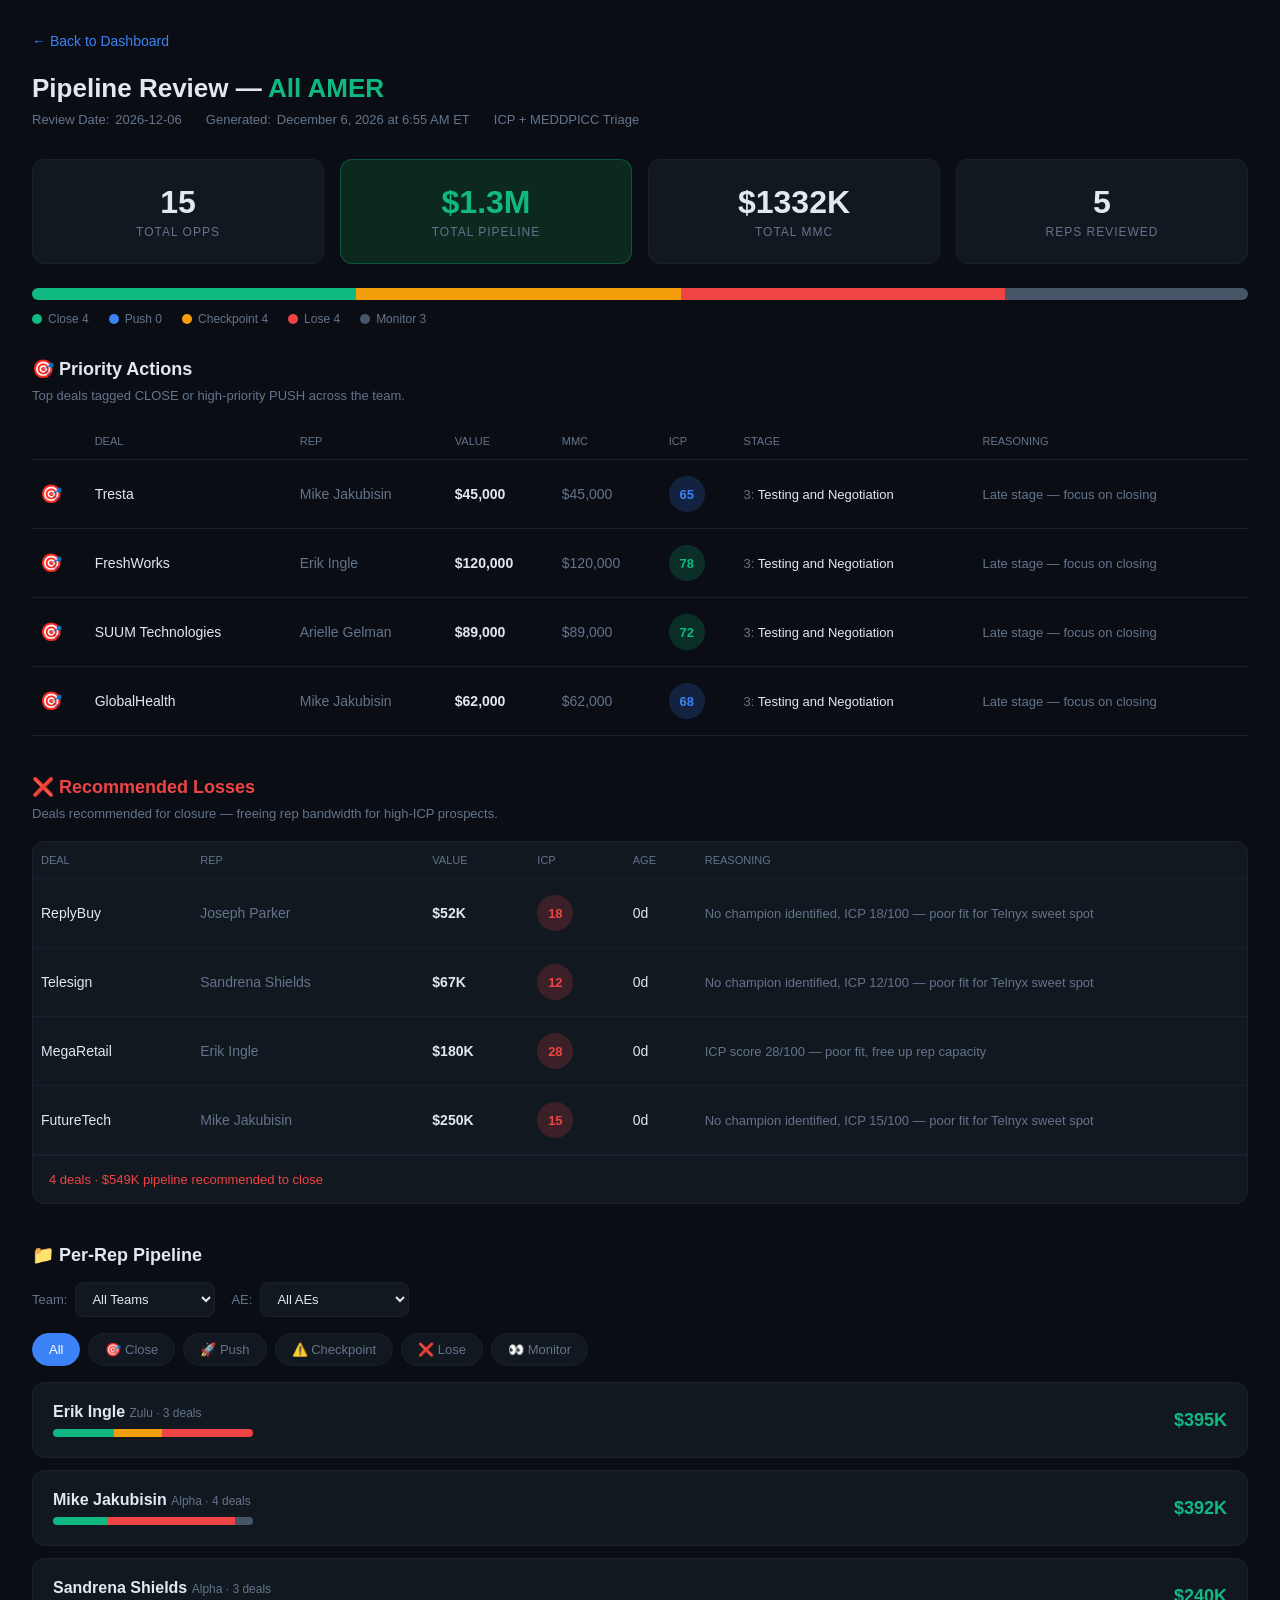
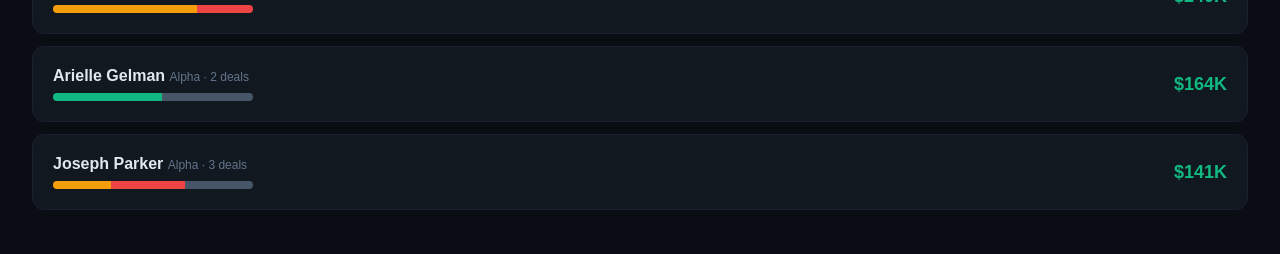
==== commit ba52218f: "Enhanced reasoning: stall detection, age analysis, next_step field, smarter loss recommendations" ====
--- a/static/pipeline-review.html
+++ b/static/pipeline-review.html
@@ -382,10 +382,59 @@
         }
 
         function getReasoning(d) {
-            if (d.stage?.includes('Testing') && d.meddic_score >= 60) return 'Late stage — focus on closing';
-            if (d.meddic_score >= 70) return `ICP score ${Math.round(d.meddic_score)}/100 — strong fit, worth investing time`;
-            if (d.has_champion) return `$${(d.amount/1000).toFixed(0)}K MMC — high quota impact if closed`;
-            if (d.meddic_score < 40) return 'Stalled indicator — needs attention';
+            const stage = d.stage || '';
+            const stageNum = getStageNum(stage);
+            const icp = d.meddic_score || 0;
+            const amount = d.amount || 0;
+            const amountK = (amount / 1000).toFixed(0);
+            const nextStep = d.next_step || '';
+            const createdDate = d.created_date ? new Date(d.created_date) : null;
+            const ageInDays = createdDate ? Math.floor((Date.now() - createdDate.getTime()) / 86400000) : 0;
+            const lastActivity = d.last_activity_date ? new Date(d.last_activity_date) : null;
+            const daysSinceActivity = lastActivity ? Math.floor((Date.now() - lastActivity.getTime()) / 86400000) : null;
+
+            // 1. Late stage (Testing/Negotiation) with decent ICP → focus on closing
+            if (stage.includes('Testing') && icp >= 50) {
+                return 'Late stage — focus on closing';
+            }
+
+            // 2. Has champion with good amount → MMC impact
+            if (d.has_champion && amount >= 40000) {
+                return `$${amountK},000 MMC — high quota impact if closed`;
+            }
+
+            // 3. Stalled indicator from next_step field (contains date or waiting language)
+            if (nextStep && (nextStep.match(/\d{1,2}\/\d{1,2}/) || nextStep.toLowerCase().includes('waiting') || nextStep.toLowerCase().includes('holding'))) {
+                const truncated = nextStep.length > 60 ? nextStep.substring(0, 57) + '...' : nextStep;
+                return `Stalled indicator in next step: "${truncated}"`;
+            }
+
+            // 4. Old deal in early stage (Discovery or earlier, >120 days old)
+            if (stageNum <= 1 && ageInDays > 120) {
+                return `${ageInDays} days in early stage — should be further along or killed`;
+            }
+
+            // 5. Old deal stuck at Proposal stage (>150 days)
+            if (stageNum === 2 && ageInDays > 150) {
+                return `${ageInDays} days old at ${stageNum}: ${getStageShort(stage)} — needs checkpoint or close`;
+            }
+
+            // 6. No activity in 30+ days
+            if (daysSinceActivity !== null && daysSinceActivity > 30 && icp < 60) {
+                return `${daysSinceActivity} days since last activity — needs attention`;
+            }
+
+            // 7. Strong ICP fit
+            if (icp >= 60) {
+                return `ICP score ${Math.round(icp)}/100 — strong fit, worth investing time`;
+            }
+
+            // 8. Low ICP → checkpoint needed
+            if (icp < 40) {
+                return `ICP score ${Math.round(icp)}/100 — needs qualification checkpoint`;
+            }
+
+            // Default
             return 'Review next steps';
         }
 
@@ -393,20 +442,51 @@
         function renderLosses(cats) {
             const losses = cats.lose.slice(0, 10);
             document.getElementById('losses-table').innerHTML = losses.length ? losses.map(d => {
-                const age = Math.floor((Date.now() - new Date(d.close_date || Date.now()).getTime()) / 86400000);
+                const createdDate = d.created_date ? new Date(d.created_date) : null;
+                const ageInDays = createdDate ? Math.floor((Date.now() - createdDate.getTime()) / 86400000) : 0;
+                const reason = getLossReasoning(d, ageInDays);
                 return `<tr>
                     <td class="deal-name">${d.name.split(':')[0]}</td>
                     <td class="rep-name">${d.owner || '-'}</td>
                     <td class="value">$${(d.amount/1000).toFixed(0)}K</td>
                     <td><div class="icp-score icp-poor">${Math.round(d.meddic_score)}</div></td>
-                    <td>${age}d</td>
-                    <td class="reasoning">ICP score ${Math.round(d.meddic_score)}/100 — poor fit for Telnyx sweet spot</td>
+                    <td>${ageInDays}d</td>
+                    <td class="reasoning">${reason}</td>
                 </tr>`;
             }).join('') : '<tr><td colspan="6" style="text-align:center;color:var(--muted);padding:24px">No deals recommended for closure</td></tr>';
             const total = losses.reduce((a,d) => a + (d.amount||0), 0);
             document.getElementById('losses-summary').textContent = losses.length ? 
                 `${losses.length} deals · $${(total/1000).toFixed(0)}K pipeline recommended to close` :
                 'Pipeline looks healthy for current filter';
+        }
+
+        function getLossReasoning(d, ageInDays) {
+            const icp = d.meddic_score || 0;
+            const stageNum = getStageNum(d.stage);
+            const nextStep = d.next_step || '';
+            
+            // Very old deal
+            if (ageInDays > 200) {
+                return `${ageInDays} days old — deal velocity indicates no real engagement`;
+            }
+            
+            // Early stage + old + low ICP
+            if (stageNum <= 1 && ageInDays > 90 && icp < 30) {
+                return `Stuck in early stage for ${ageInDays} days with ICP ${Math.round(icp)} — unlikely to convert`;
+            }
+            
+            // No champion + low ICP
+            if (!d.has_champion && icp < 25) {
+                return `No champion identified, ICP ${Math.round(icp)}/100 — poor fit for Telnyx sweet spot`;
+            }
+            
+            // Stalled with low ICP
+            if (nextStep && nextStep.toLowerCase().includes('waiting') && icp < 35) {
+                return `Stalled on customer action with weak ICP — recommend closing`;
+            }
+            
+            // Default: low ICP
+            return `ICP score ${Math.round(icp)}/100 — poor fit, free up rep capacity`;
         }
 
         // Render per-rep cards
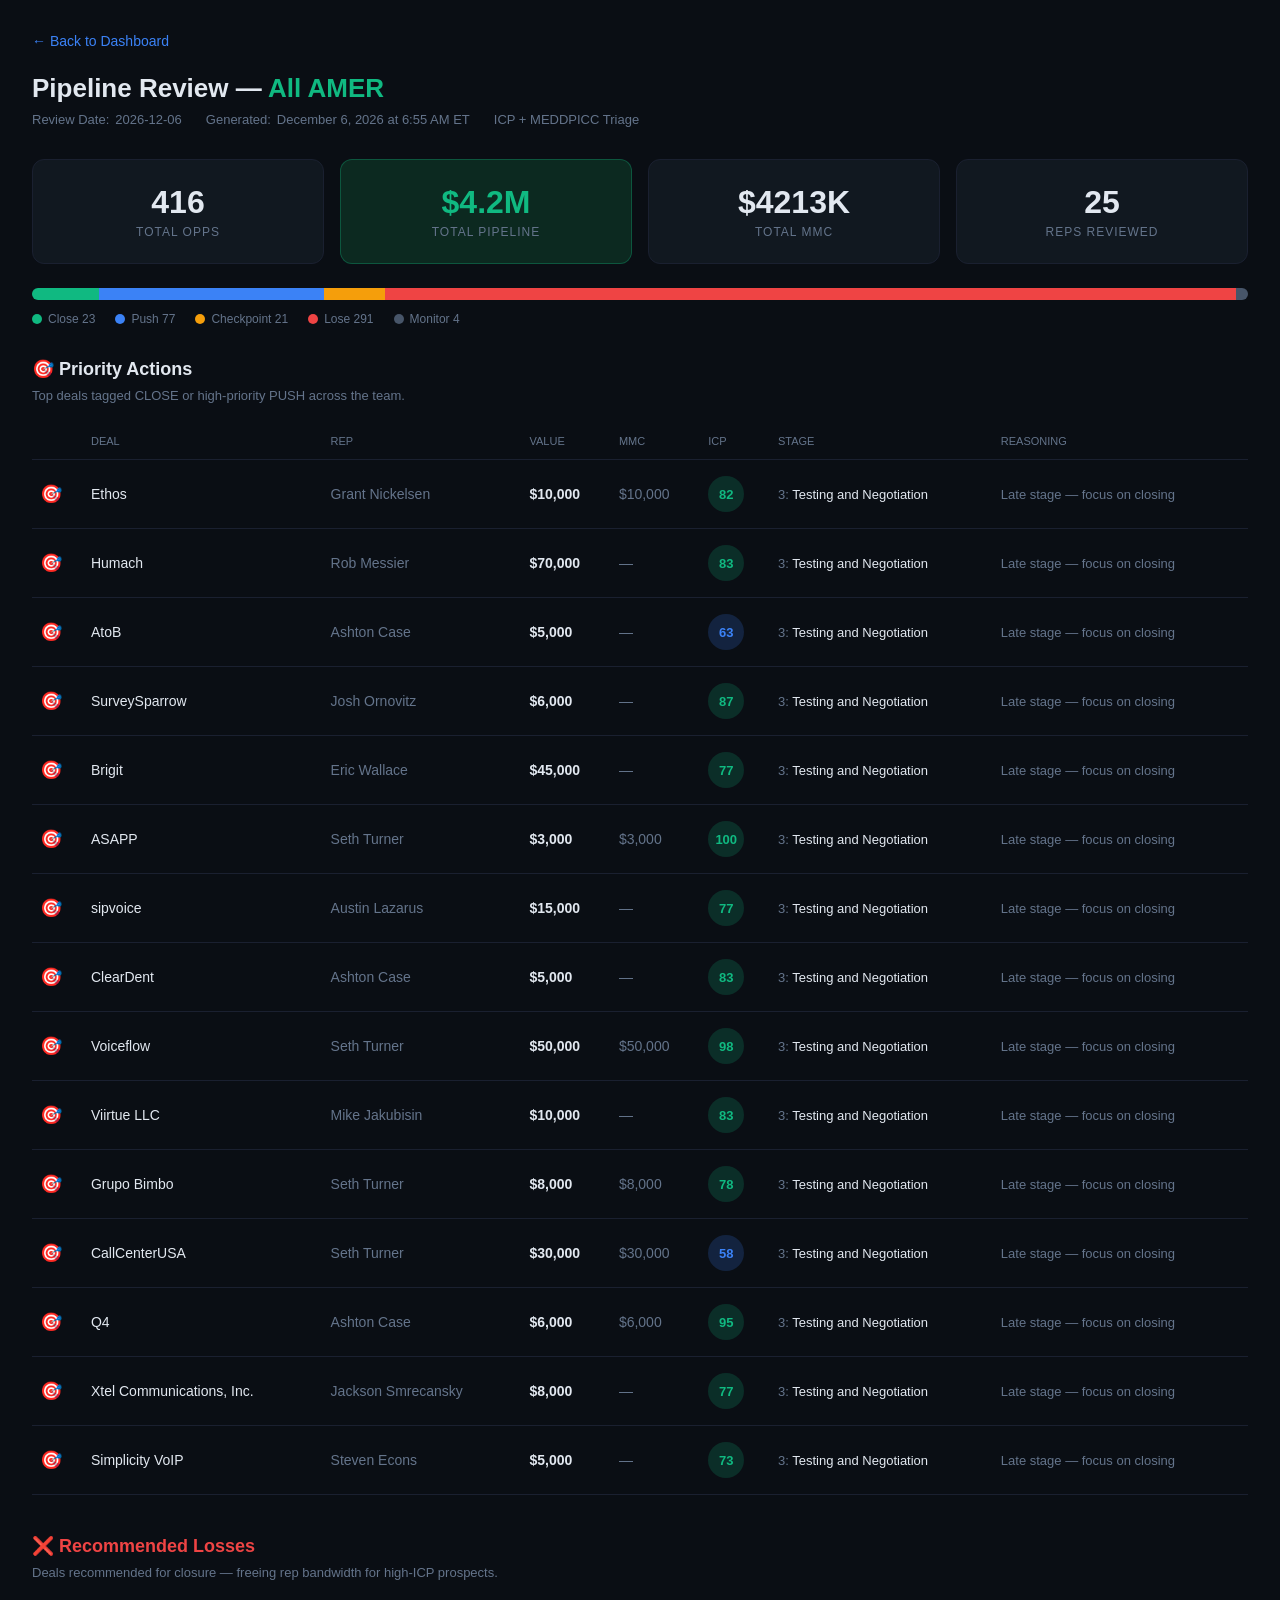
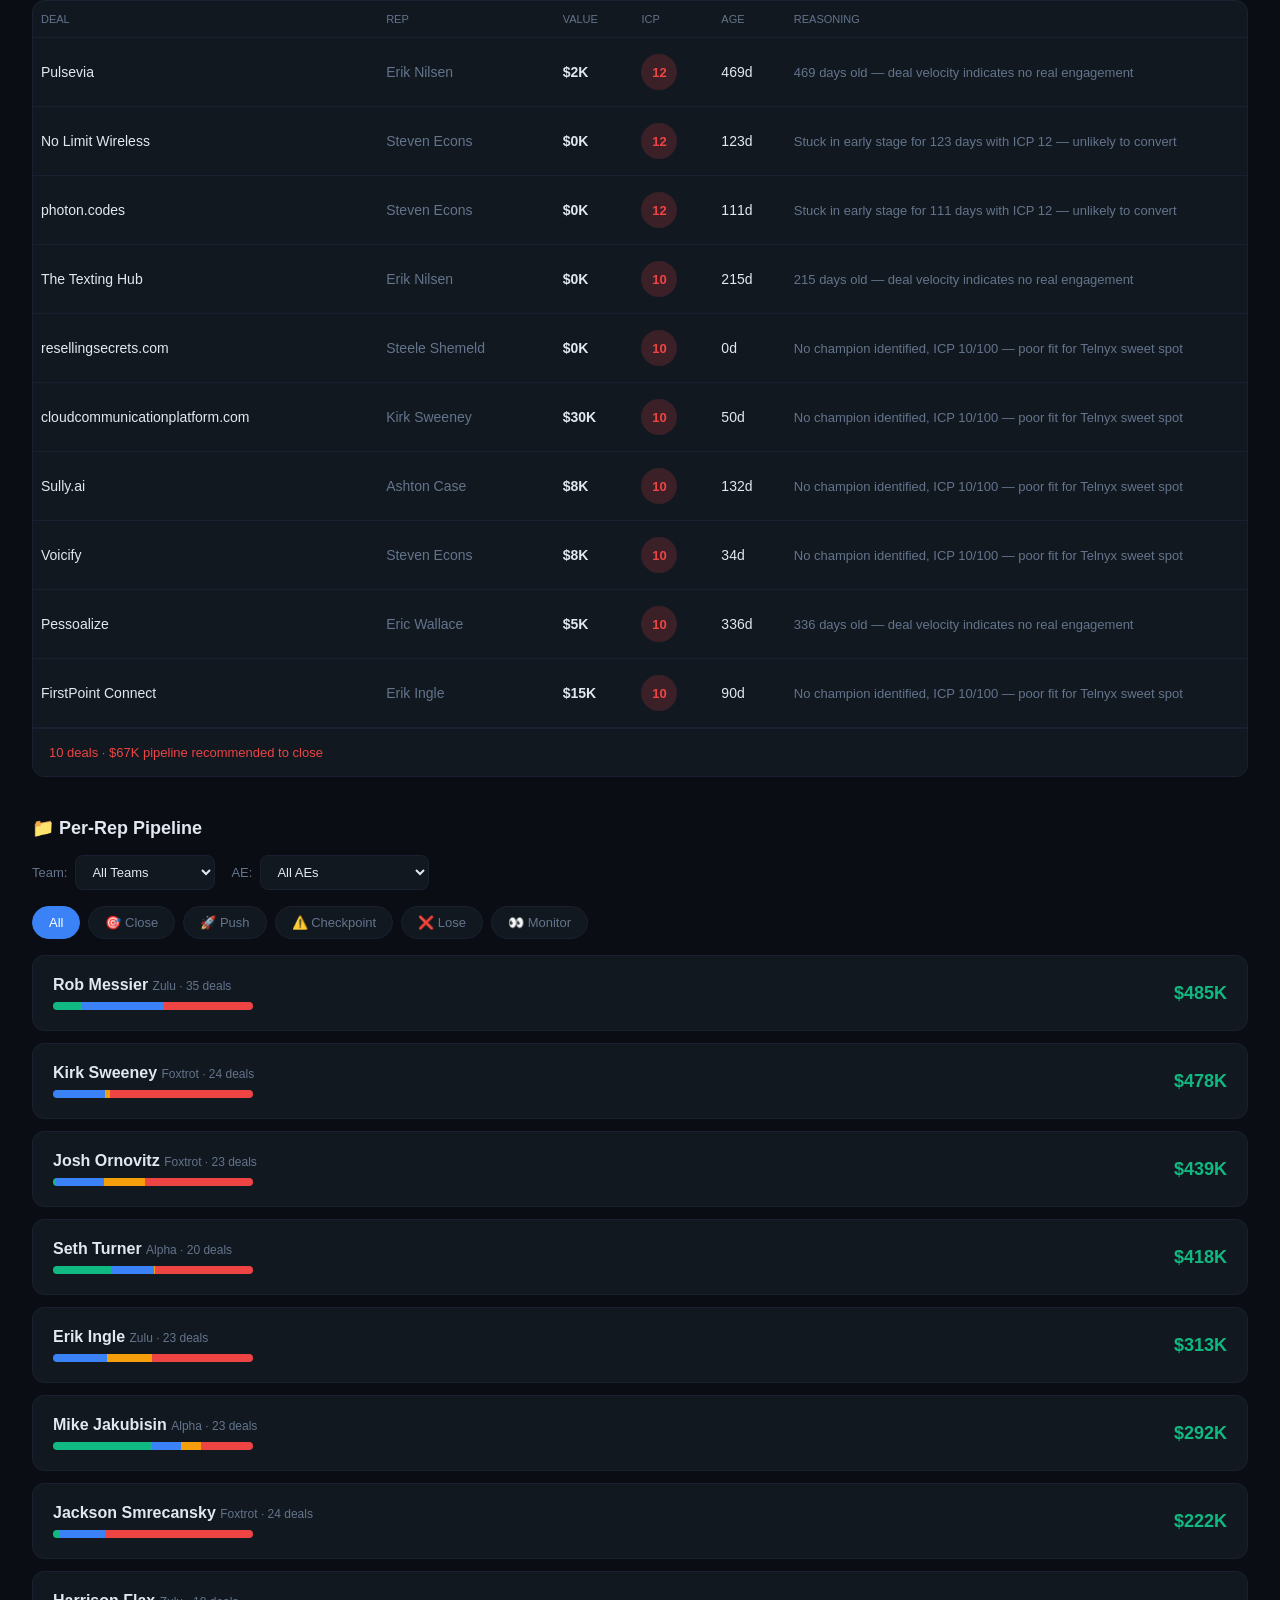
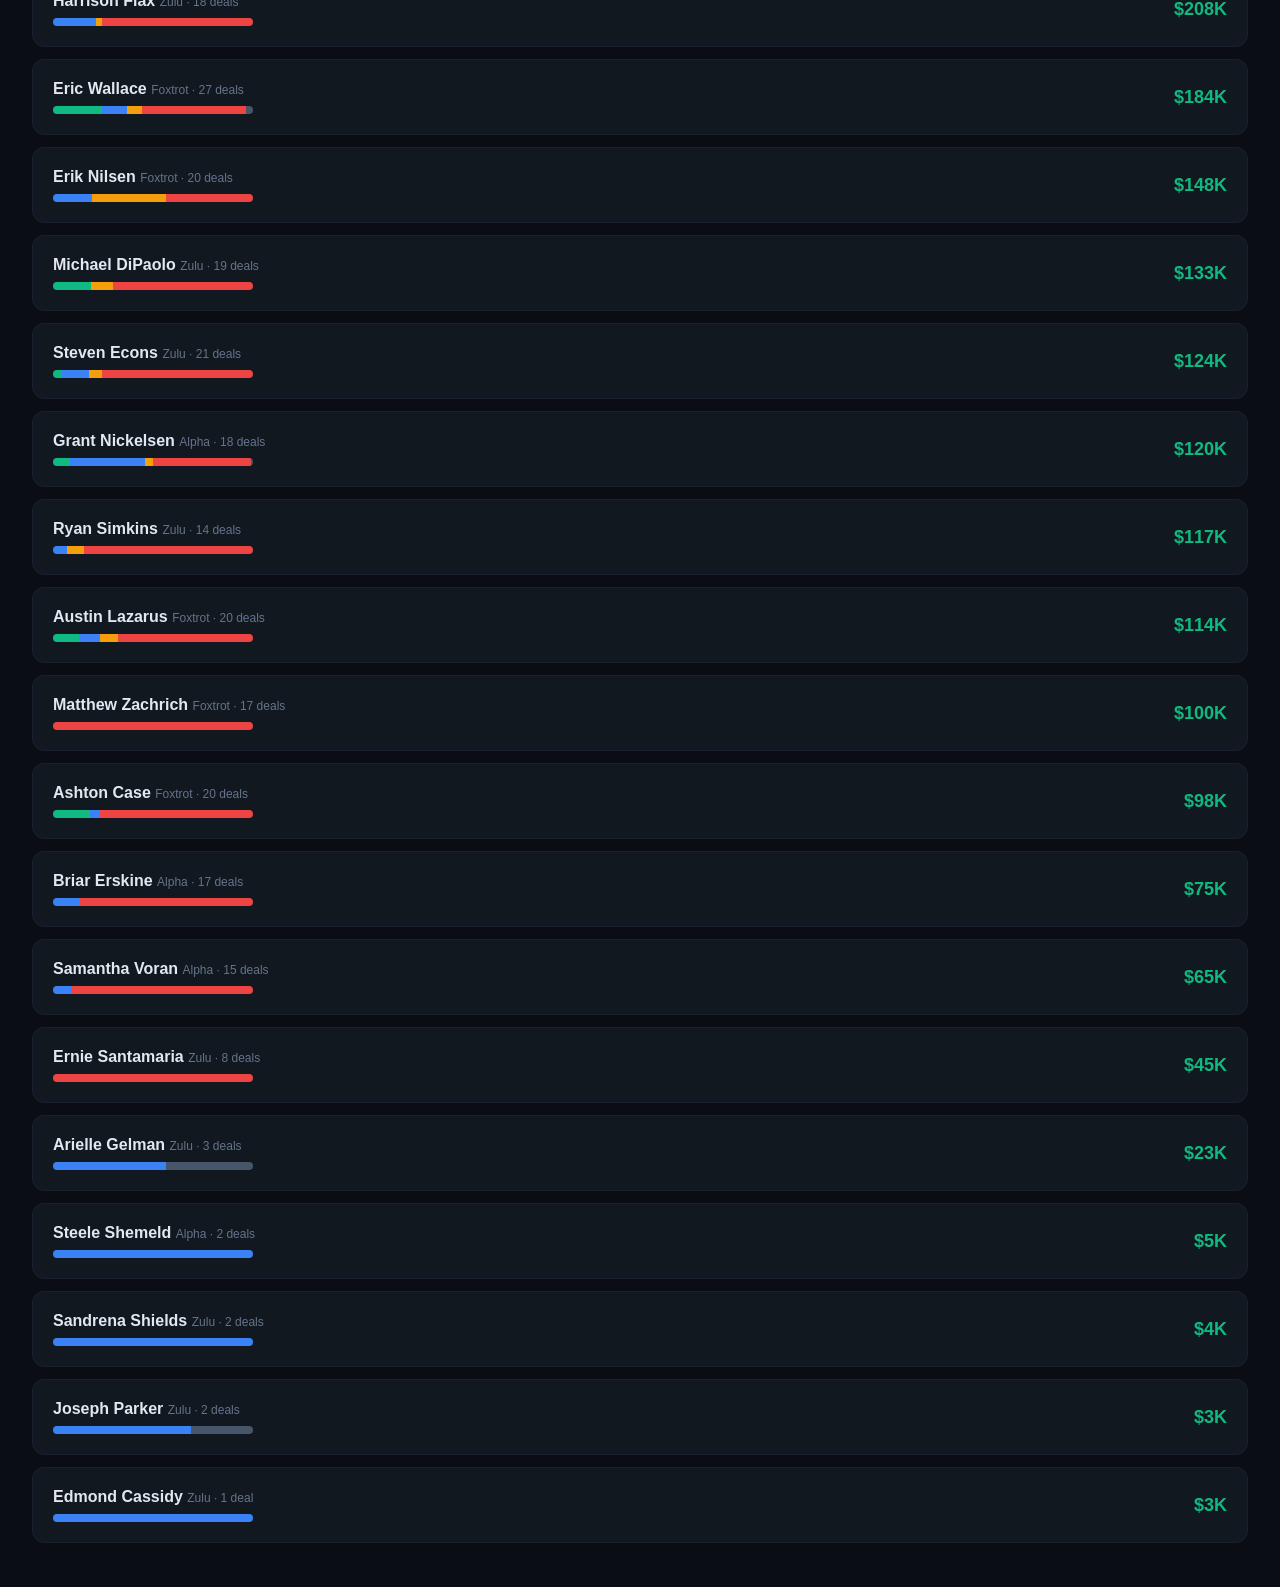
==== commit e45f83c6: "Add age_days, icp_score (firmo + bonuses), update categorization thresholds" ====
--- a/static/pipeline-review.html
+++ b/static/pipeline-review.html
@@ -336,15 +336,17 @@
             const priority = [...cats.close, ...cats.push].slice(0, 15);
             document.getElementById('deals-table').innerHTML = priority.map(d => {
                 const icon = d.category === 'close' ? '🎯' : '🚀';
-                const icpClass = d.meddic_score >= 70 ? 'icp-high' : d.meddic_score >= 50 ? 'icp-med' : d.meddic_score >= 35 ? 'icp-low' : 'icp-poor';
+                const icp = d.icp_score || d.meddic_score || 0;
+                const icpClass = icp >= 70 ? 'icp-high' : icp >= 50 ? 'icp-med' : icp >= 35 ? 'icp-low' : 'icp-poor';
                 const reasoning = getReasoning(d);
+                const age = d.age_days || 0;
                 return `<tr>
                     <td class="deal-icon">${icon}</td>
                     <td class="deal-name">${d.name.split(':')[0]}</td>
                     <td class="rep-name">${d.owner || '-'}</td>
                     <td class="value">$${(d.amount/1000).toFixed(0)},000</td>
                     <td class="mmc">${d.has_champion ? '$'+(d.amount/1000).toFixed(0)+',000' : '—'}</td>
-                    <td><div class="icp-score ${icpClass}">${Math.round(d.meddic_score)}</div></td>
+                    <td><div class="icp-score ${icpClass}">${Math.round(icp)}</div></td>
                     <td class="stage"><span class="stage-num">${getStageNum(d.stage)}:</span> ${getStageShort(d.stage)}</td>
                     <td class="reasoning">${reasoning}</td>
                 </tr>`;
@@ -355,10 +357,11 @@
         }
 
         function categorize(d) {
-            if (d.stage?.includes('Testing') && d.meddic_score >= 50) return 'close';
-            if (d.meddic_score >= 60) return 'push';
-            if (d.meddic_score < 30) return 'lose';
-            if (d.meddic_score < 50) return 'checkpoint';
+            const icp = d.icp_score || d.meddic_score || 0;
+            if (d.stage?.includes('Testing') && icp >= 45) return 'close';
+            if (icp >= 55) return 'push';
+            if (icp < 25) return 'lose';
+            if (icp < 45) return 'checkpoint';
             return 'monitor';
         }
 
@@ -384,17 +387,16 @@
         function getReasoning(d) {
             const stage = d.stage || '';
             const stageNum = getStageNum(stage);
-            const icp = d.meddic_score || 0;
+            const icp = d.icp_score || d.meddic_score || 0;
             const amount = d.amount || 0;
             const amountK = (amount / 1000).toFixed(0);
             const nextStep = d.next_step || '';
-            const createdDate = d.created_date ? new Date(d.created_date) : null;
-            const ageInDays = createdDate ? Math.floor((Date.now() - createdDate.getTime()) / 86400000) : 0;
+            const ageInDays = d.age_days || 0;
             const lastActivity = d.last_activity_date ? new Date(d.last_activity_date) : null;
             const daysSinceActivity = lastActivity ? Math.floor((Date.now() - lastActivity.getTime()) / 86400000) : null;
 
             // 1. Late stage (Testing/Negotiation) with decent ICP → focus on closing
-            if (stage.includes('Testing') && icp >= 50) {
+            if (stage.includes('Testing') && icp >= 45) {
                 return 'Late stage — focus on closing';
             }
 
@@ -404,7 +406,7 @@
             }
 
             // 3. Stalled indicator from next_step field (contains date or waiting language)
-            if (nextStep && (nextStep.match(/\d{1,2}\/\d{1,2}/) || nextStep.toLowerCase().includes('waiting') || nextStep.toLowerCase().includes('holding'))) {
+            if (nextStep && (nextStep.match(/\d{1,2}\/\d{1,2}/) || nextStep.toLowerCase().includes('waiting') || nextStep.toLowerCase().includes('holding') || nextStep.toLowerCase().includes('dark'))) {
                 const truncated = nextStep.length > 60 ? nextStep.substring(0, 57) + '...' : nextStep;
                 return `Stalled indicator in next step: "${truncated}"`;
             }
@@ -420,17 +422,17 @@
             }
 
             // 6. No activity in 30+ days
-            if (daysSinceActivity !== null && daysSinceActivity > 30 && icp < 60) {
+            if (daysSinceActivity !== null && daysSinceActivity > 30 && icp < 55) {
                 return `${daysSinceActivity} days since last activity — needs attention`;
             }
 
             // 7. Strong ICP fit
-            if (icp >= 60) {
+            if (icp >= 55) {
                 return `ICP score ${Math.round(icp)}/100 — strong fit, worth investing time`;
             }
 
             // 8. Low ICP → checkpoint needed
-            if (icp < 40) {
+            if (icp < 35) {
                 return `ICP score ${Math.round(icp)}/100 — needs qualification checkpoint`;
             }
 
@@ -442,14 +444,14 @@
         function renderLosses(cats) {
             const losses = cats.lose.slice(0, 10);
             document.getElementById('losses-table').innerHTML = losses.length ? losses.map(d => {
-                const createdDate = d.created_date ? new Date(d.created_date) : null;
-                const ageInDays = createdDate ? Math.floor((Date.now() - createdDate.getTime()) / 86400000) : 0;
+                const ageInDays = d.age_days || 0;
+                const icp = d.icp_score || d.meddic_score || 0;
                 const reason = getLossReasoning(d, ageInDays);
                 return `<tr>
                     <td class="deal-name">${d.name.split(':')[0]}</td>
                     <td class="rep-name">${d.owner || '-'}</td>
                     <td class="value">$${(d.amount/1000).toFixed(0)}K</td>
-                    <td><div class="icp-score icp-poor">${Math.round(d.meddic_score)}</div></td>
+                    <td><div class="icp-score icp-poor">${Math.round(icp)}</div></td>
                     <td>${ageInDays}d</td>
                     <td class="reasoning">${reason}</td>
                 </tr>`;
@@ -461,7 +463,7 @@
         }
 
         function getLossReasoning(d, ageInDays) {
-            const icp = d.meddic_score || 0;
+            const icp = d.icp_score || d.meddic_score || 0;
             const stageNum = getStageNum(d.stage);
             const nextStep = d.next_step || '';
             
@@ -481,7 +483,7 @@
             }
             
             // Stalled with low ICP
-            if (nextStep && nextStep.toLowerCase().includes('waiting') && icp < 35) {
+            if (nextStep && (nextStep.toLowerCase().includes('waiting') || nextStep.toLowerCase().includes('dark')) && icp < 35) {
                 return `Stalled on customer action with weak ICP — recommend closing`;
             }
             
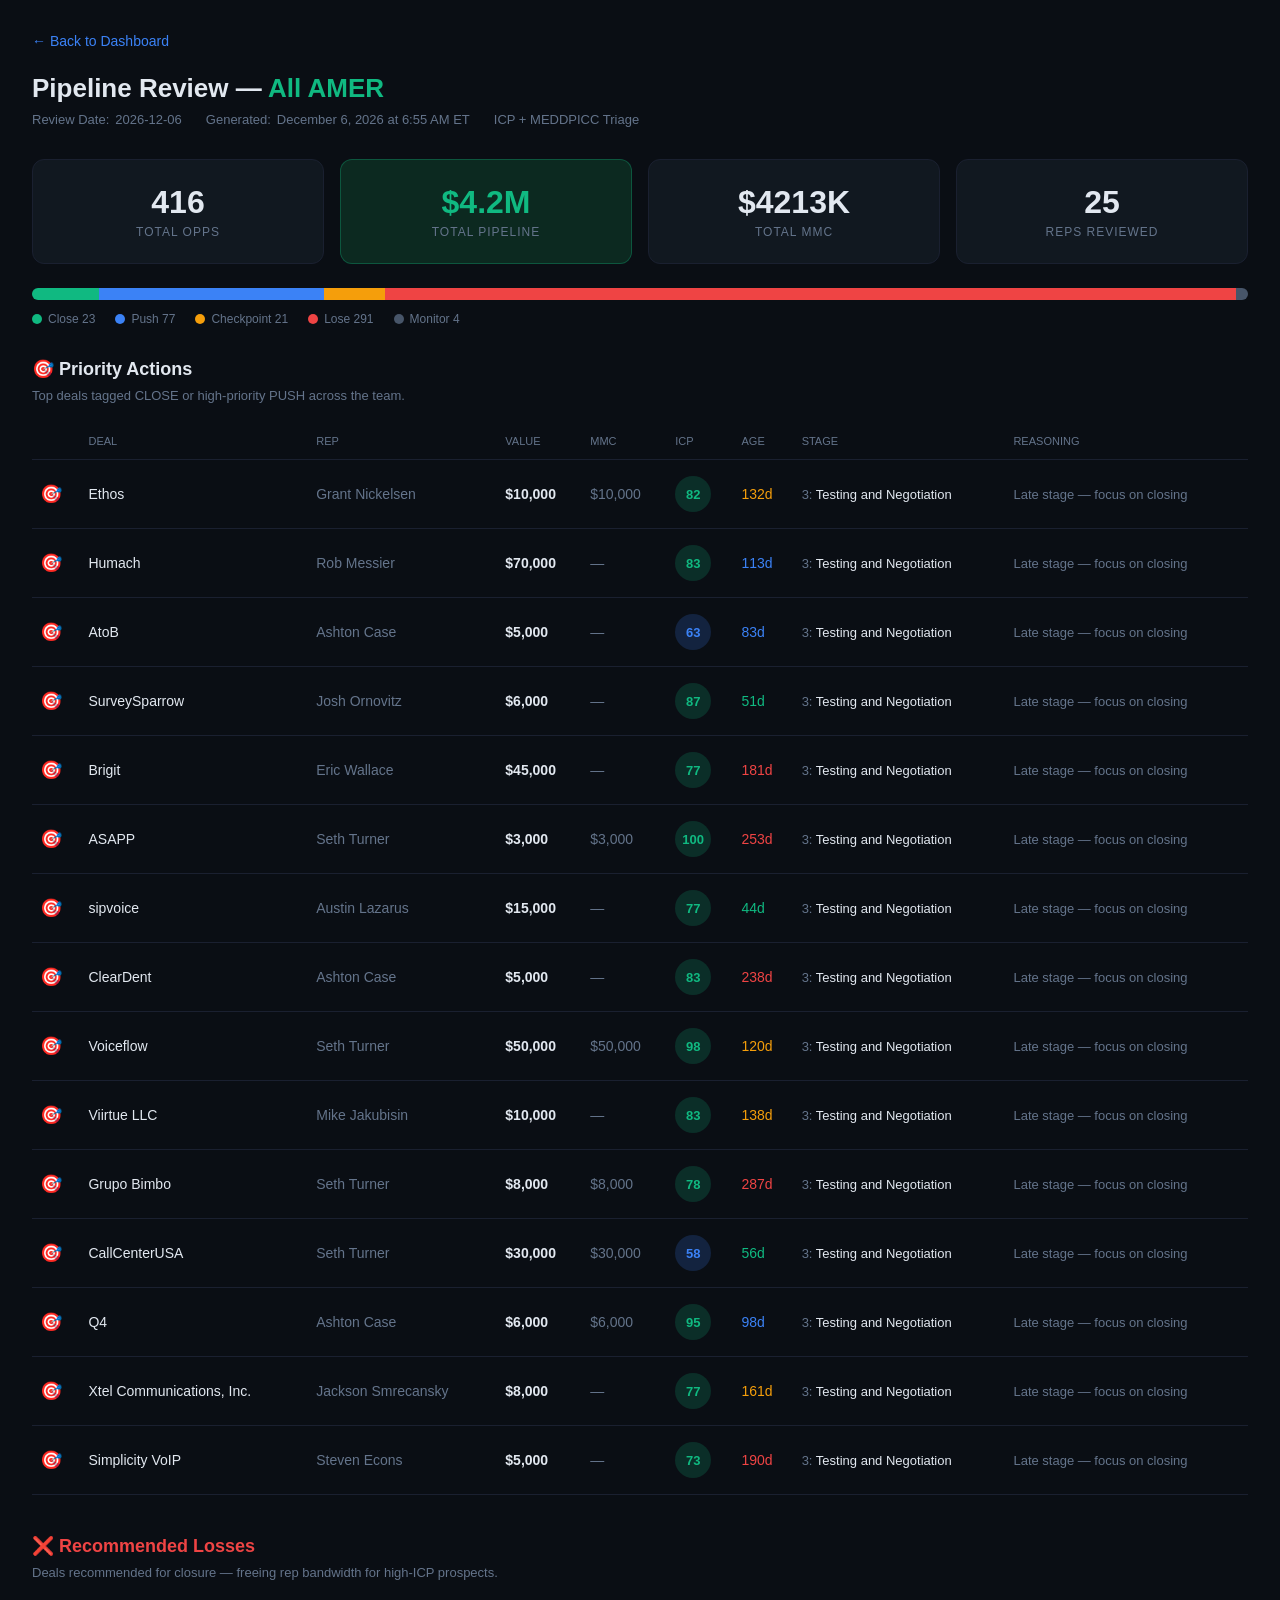
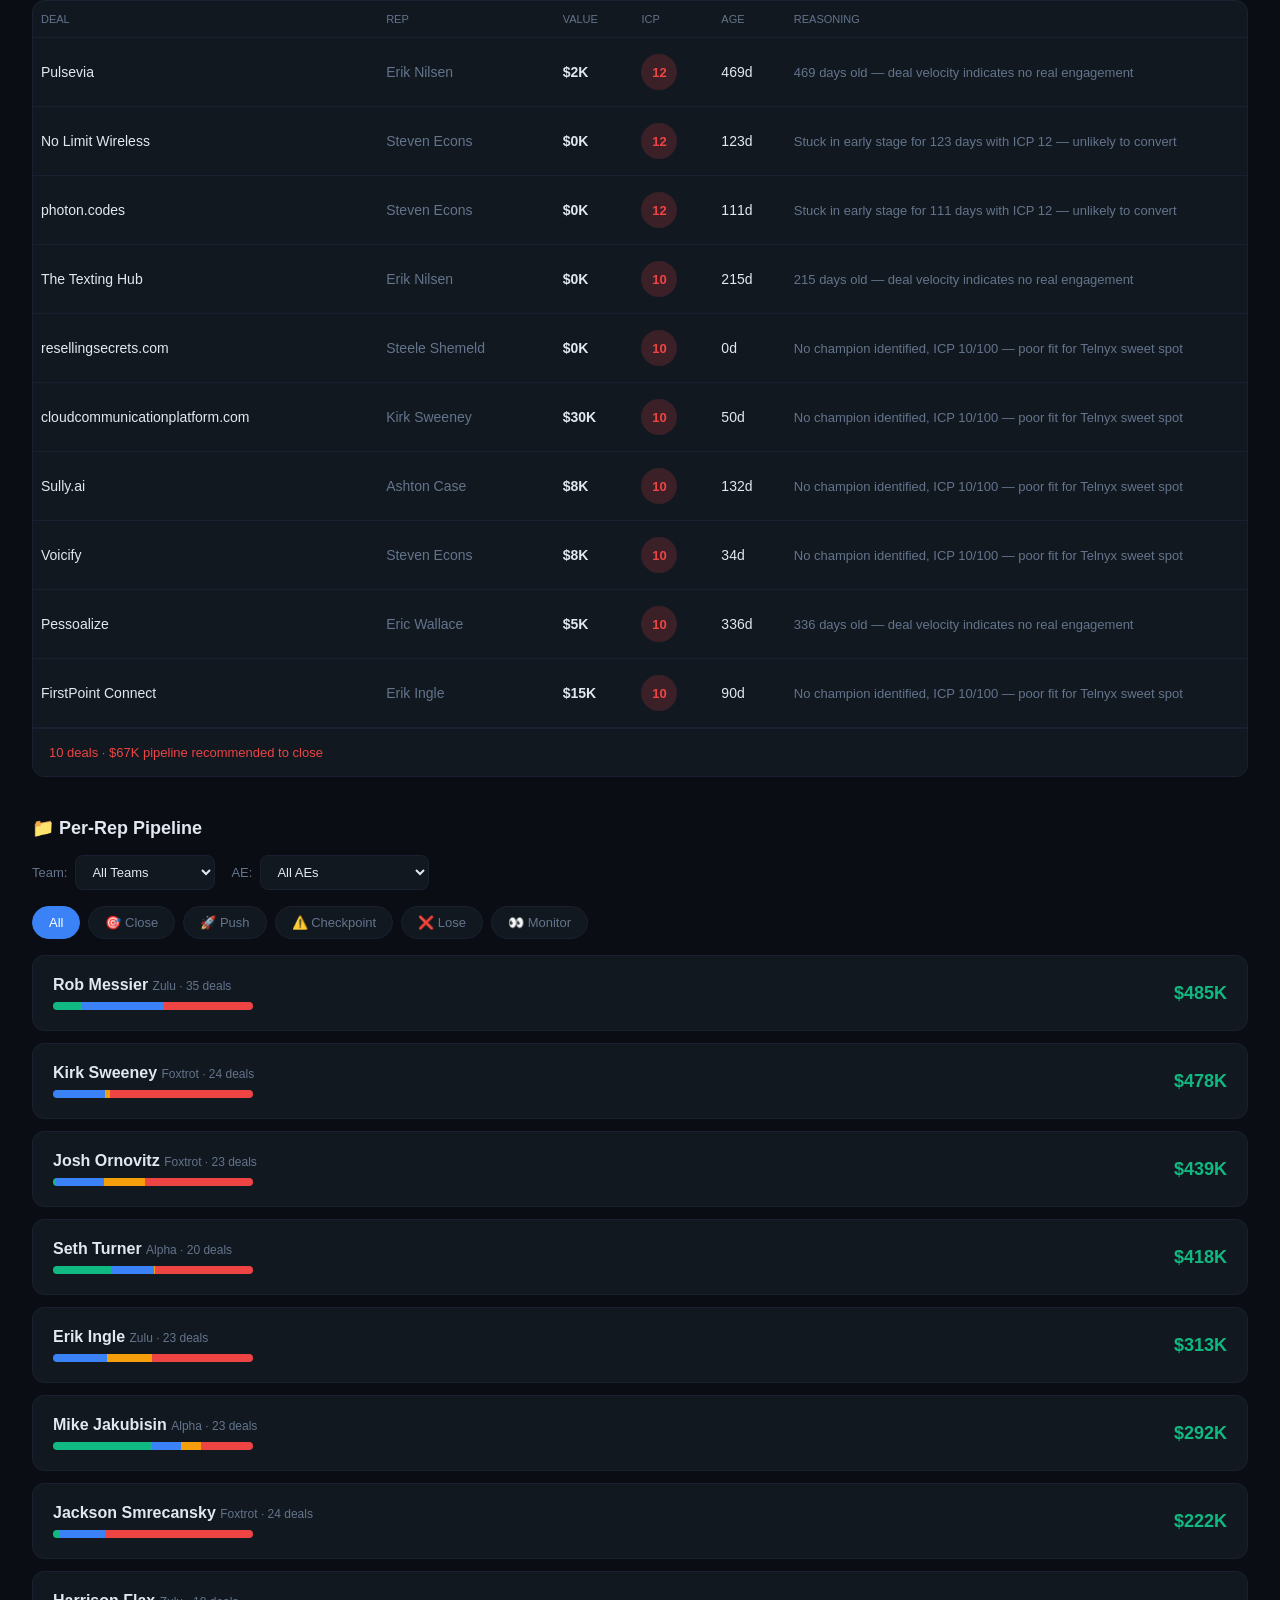
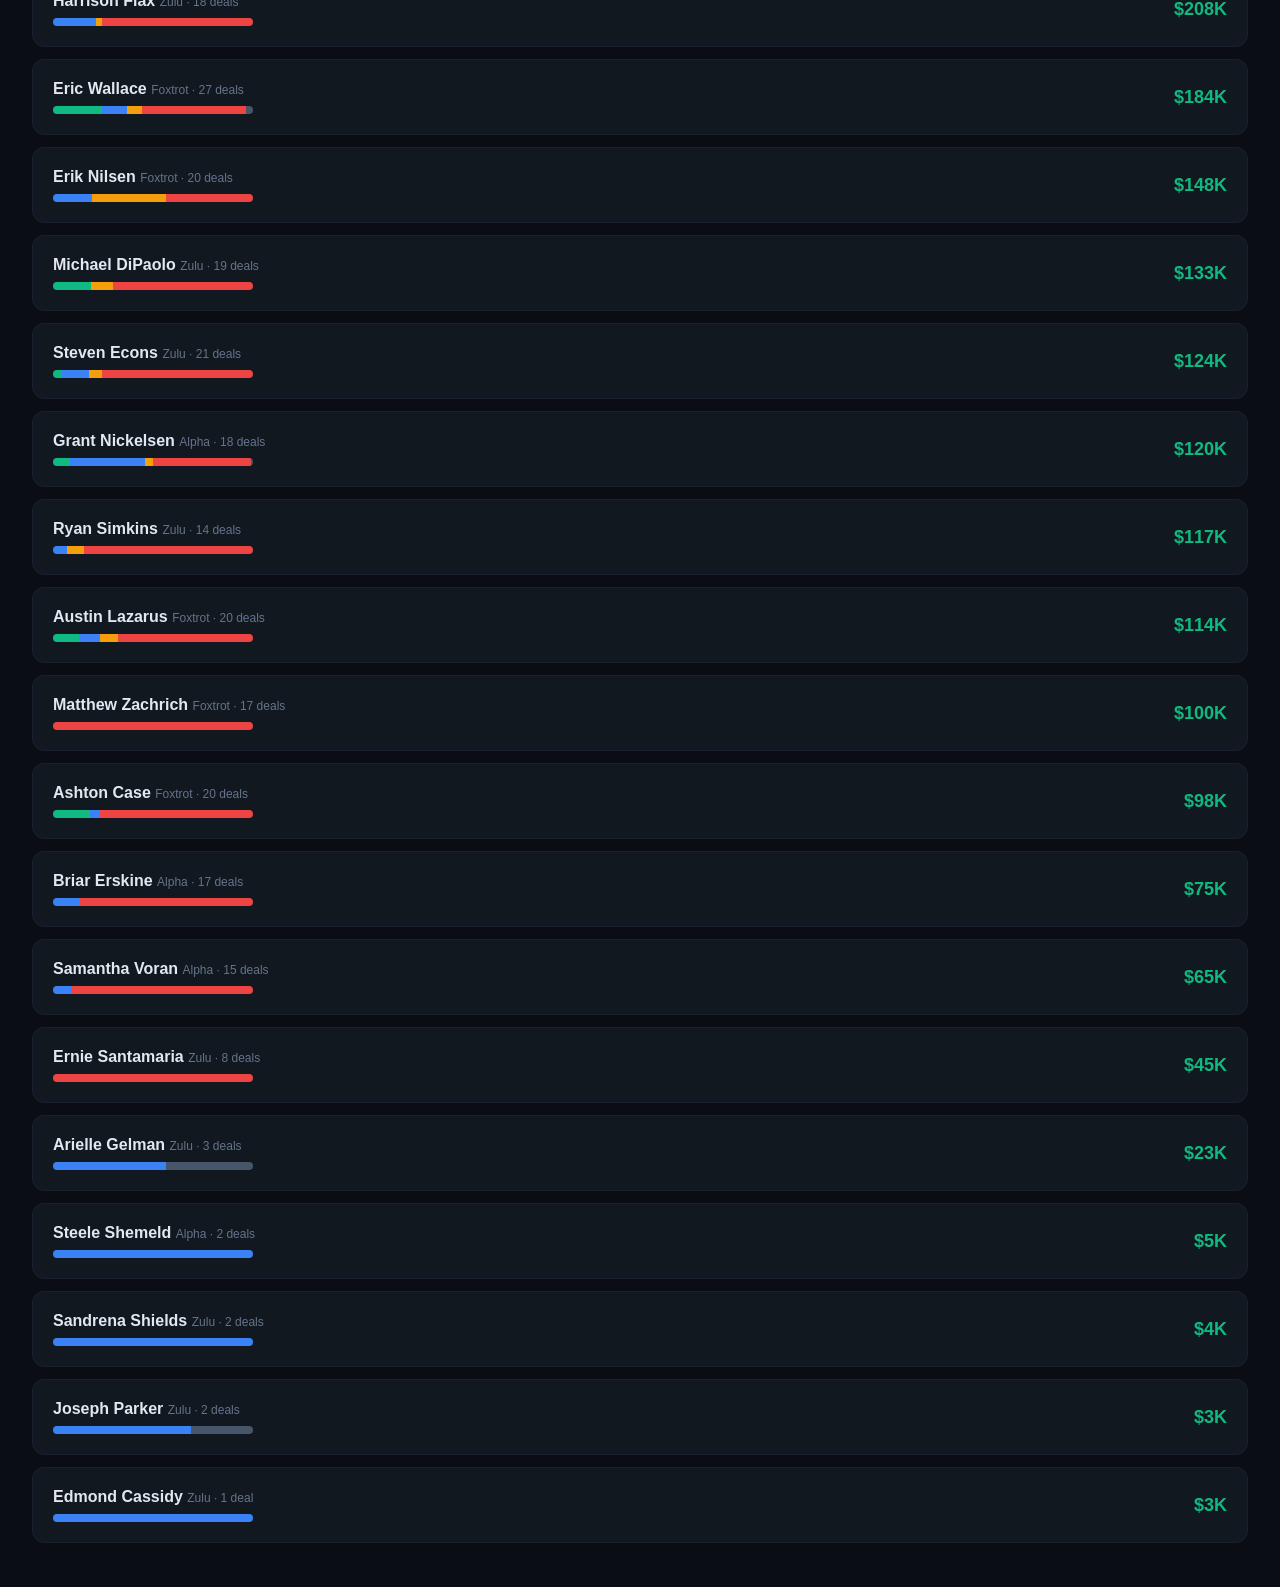
==== commit 5801ed72: "Add AGE column with color coding" ====
--- a/static/pipeline-review.html
+++ b/static/pipeline-review.html
@@ -57,6 +57,11 @@
         .stage { font-size:13px; }
         .stage-num { color:var(--muted); }
         .reasoning { color:var(--muted); font-size:13px; max-width:300px; }
+        .age { font-weight:500; }
+        .age-fresh { color:var(--green); }
+        .age-normal { color:var(--blue); }
+        .age-stale { color:var(--yellow); }
+        .age-old { color:var(--red); }
         
         .back-link { display:inline-block; margin-bottom:24px; color:var(--blue); text-decoration:none; font-size:14px; }
     </style>
@@ -108,6 +113,7 @@
                     <th>Value</th>
                     <th>MMC</th>
                     <th>ICP</th>
+                    <th>Age</th>
                     <th>Stage</th>
                     <th>Reasoning</th>
                 </tr>
@@ -347,6 +353,7 @@
                     <td class="value">$${(d.amount/1000).toFixed(0)},000</td>
                     <td class="mmc">${d.has_champion ? '$'+(d.amount/1000).toFixed(0)+',000' : '—'}</td>
                     <td><div class="icp-score ${icpClass}">${Math.round(icp)}</div></td>
+                    <td class="age ${age < 60 ? 'age-fresh' : age < 120 ? 'age-normal' : age < 180 ? 'age-stale' : 'age-old'}">${age}d</td>
                     <td class="stage"><span class="stage-num">${getStageNum(d.stage)}:</span> ${getStageShort(d.stage)}</td>
                     <td class="reasoning">${reasoning}</td>
                 </tr>`;
